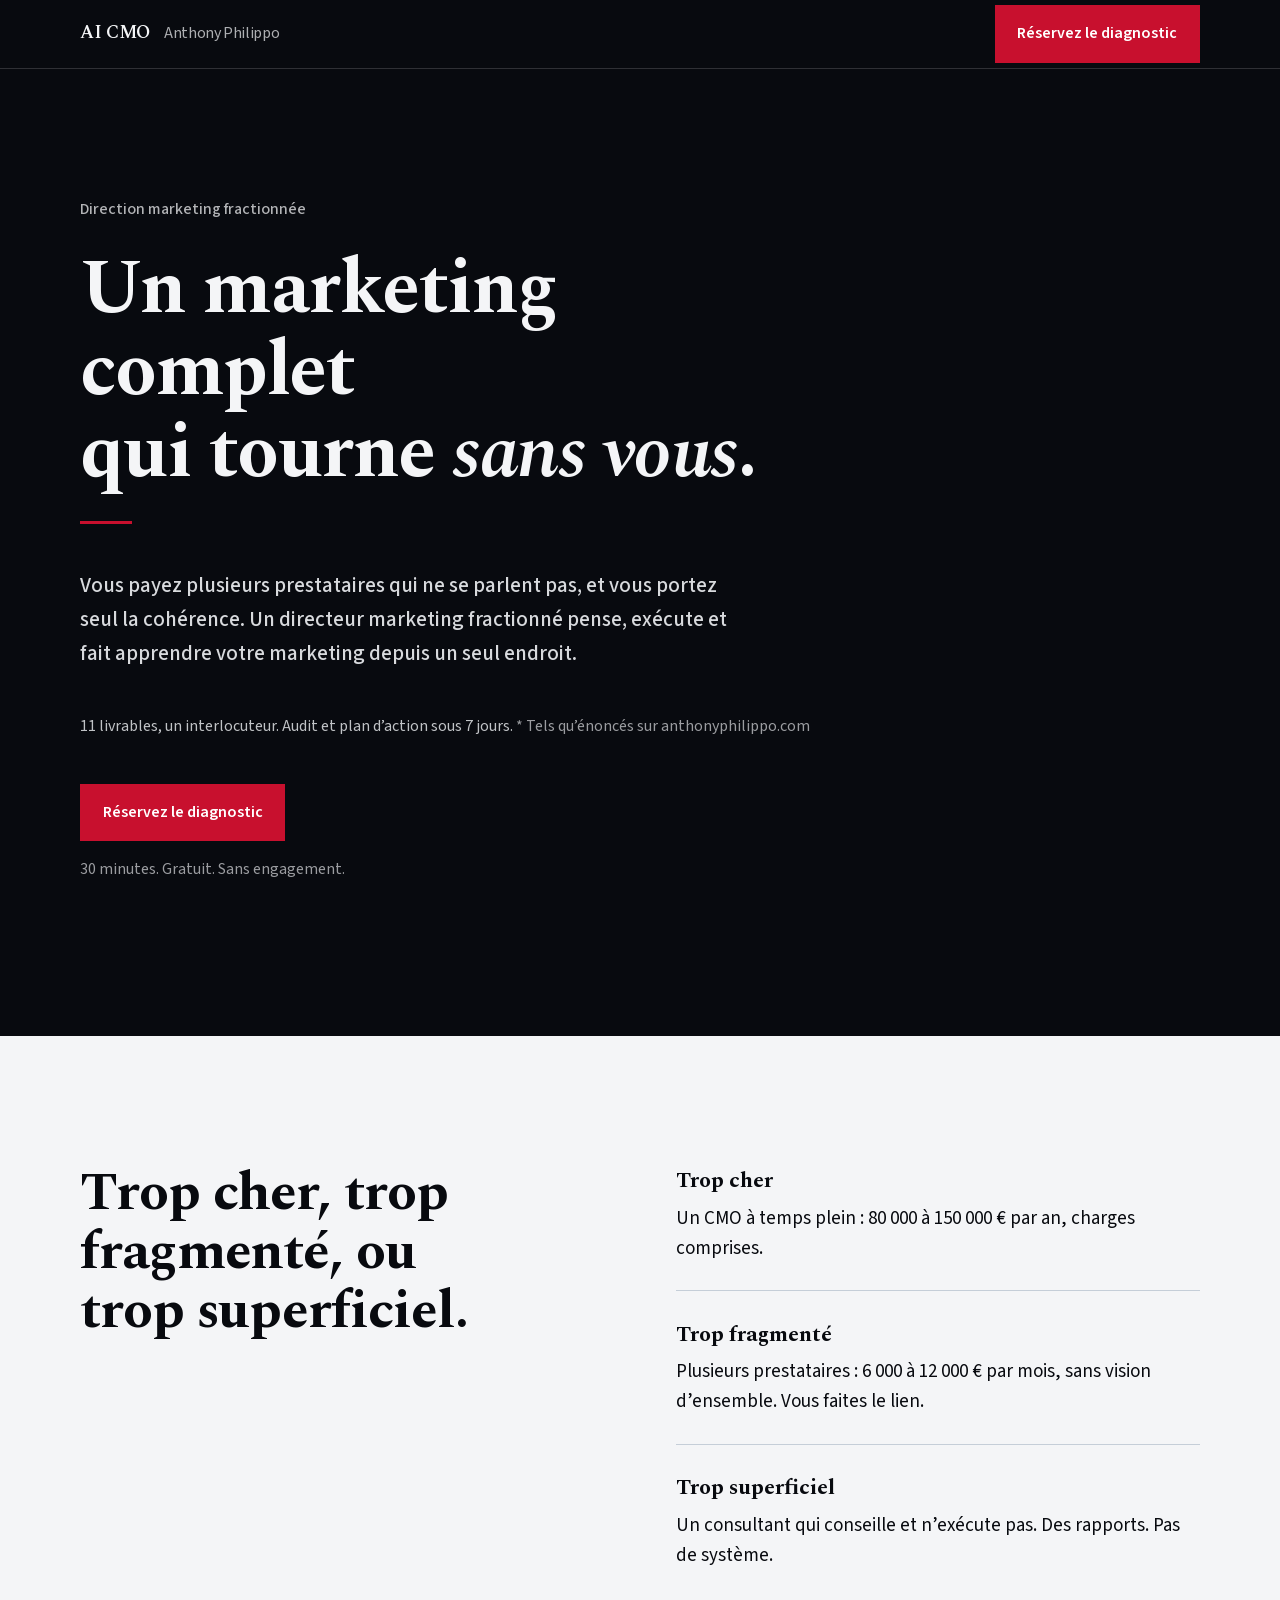
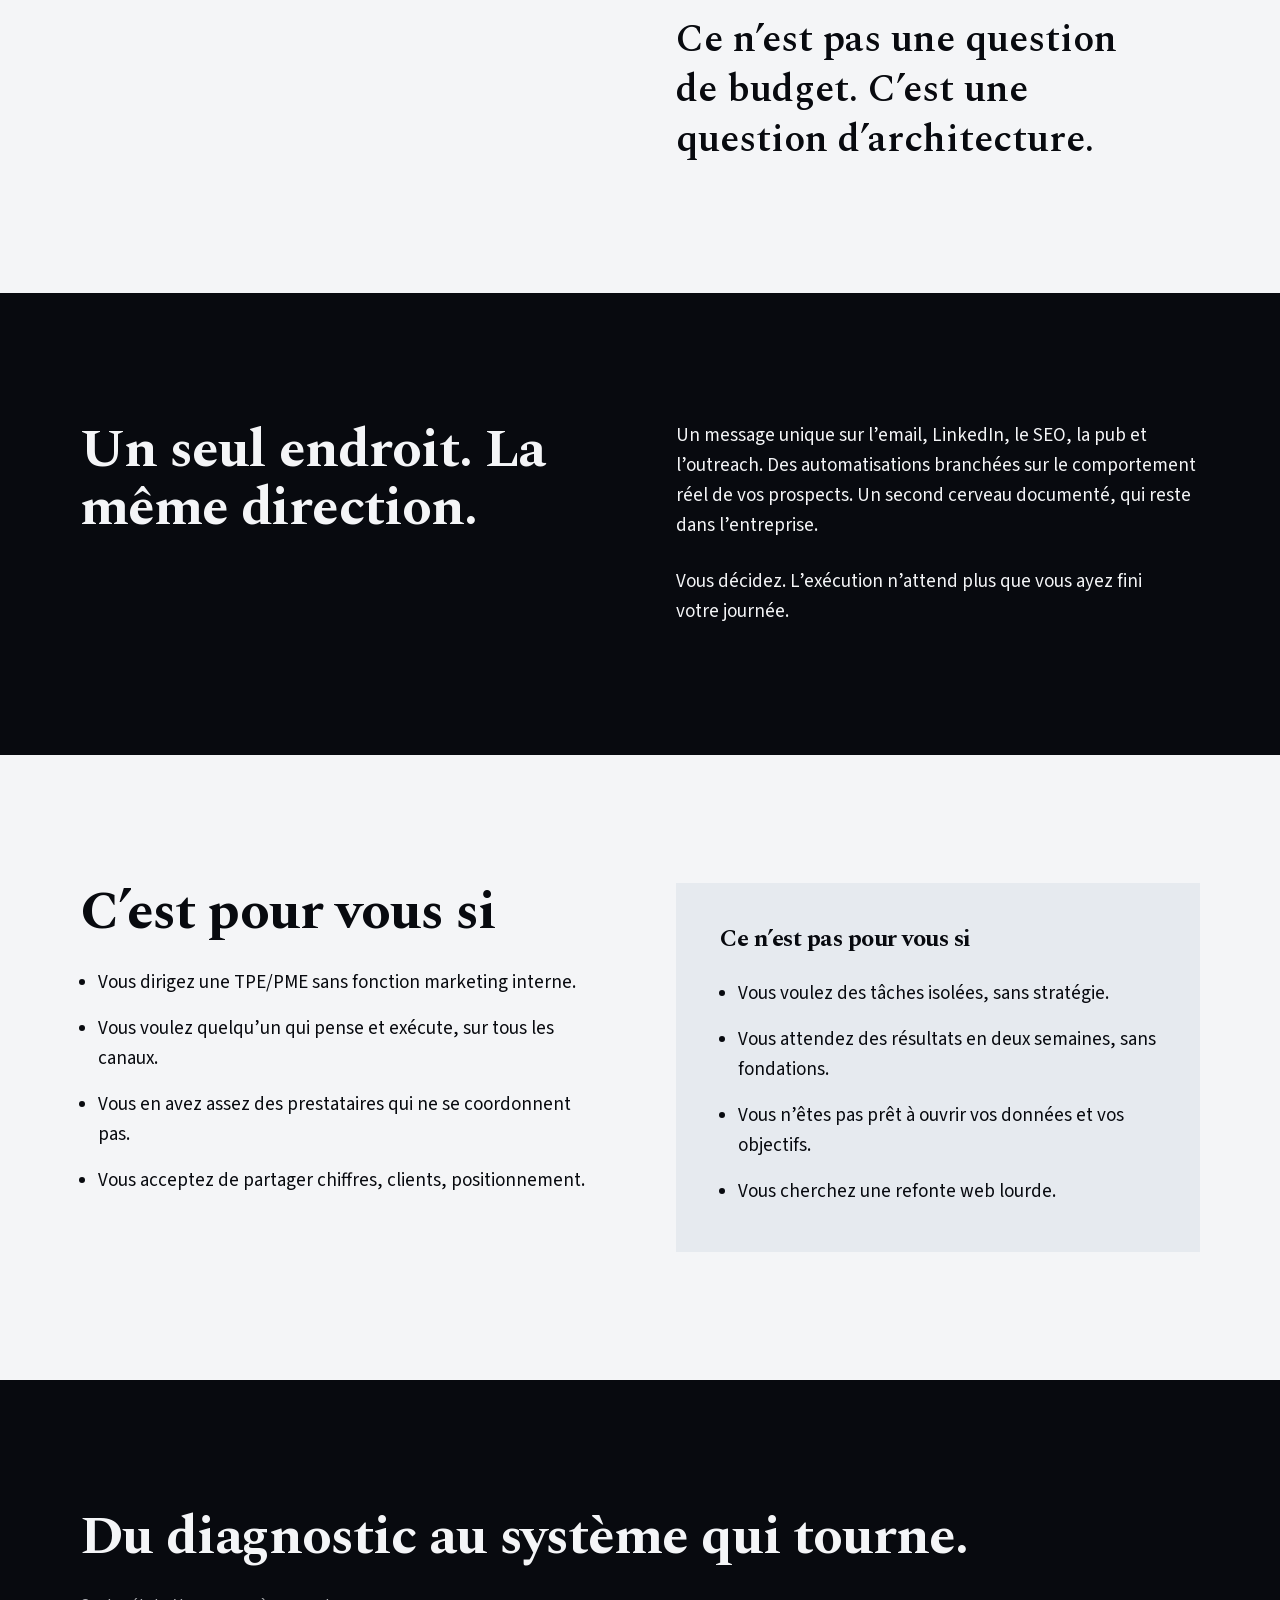
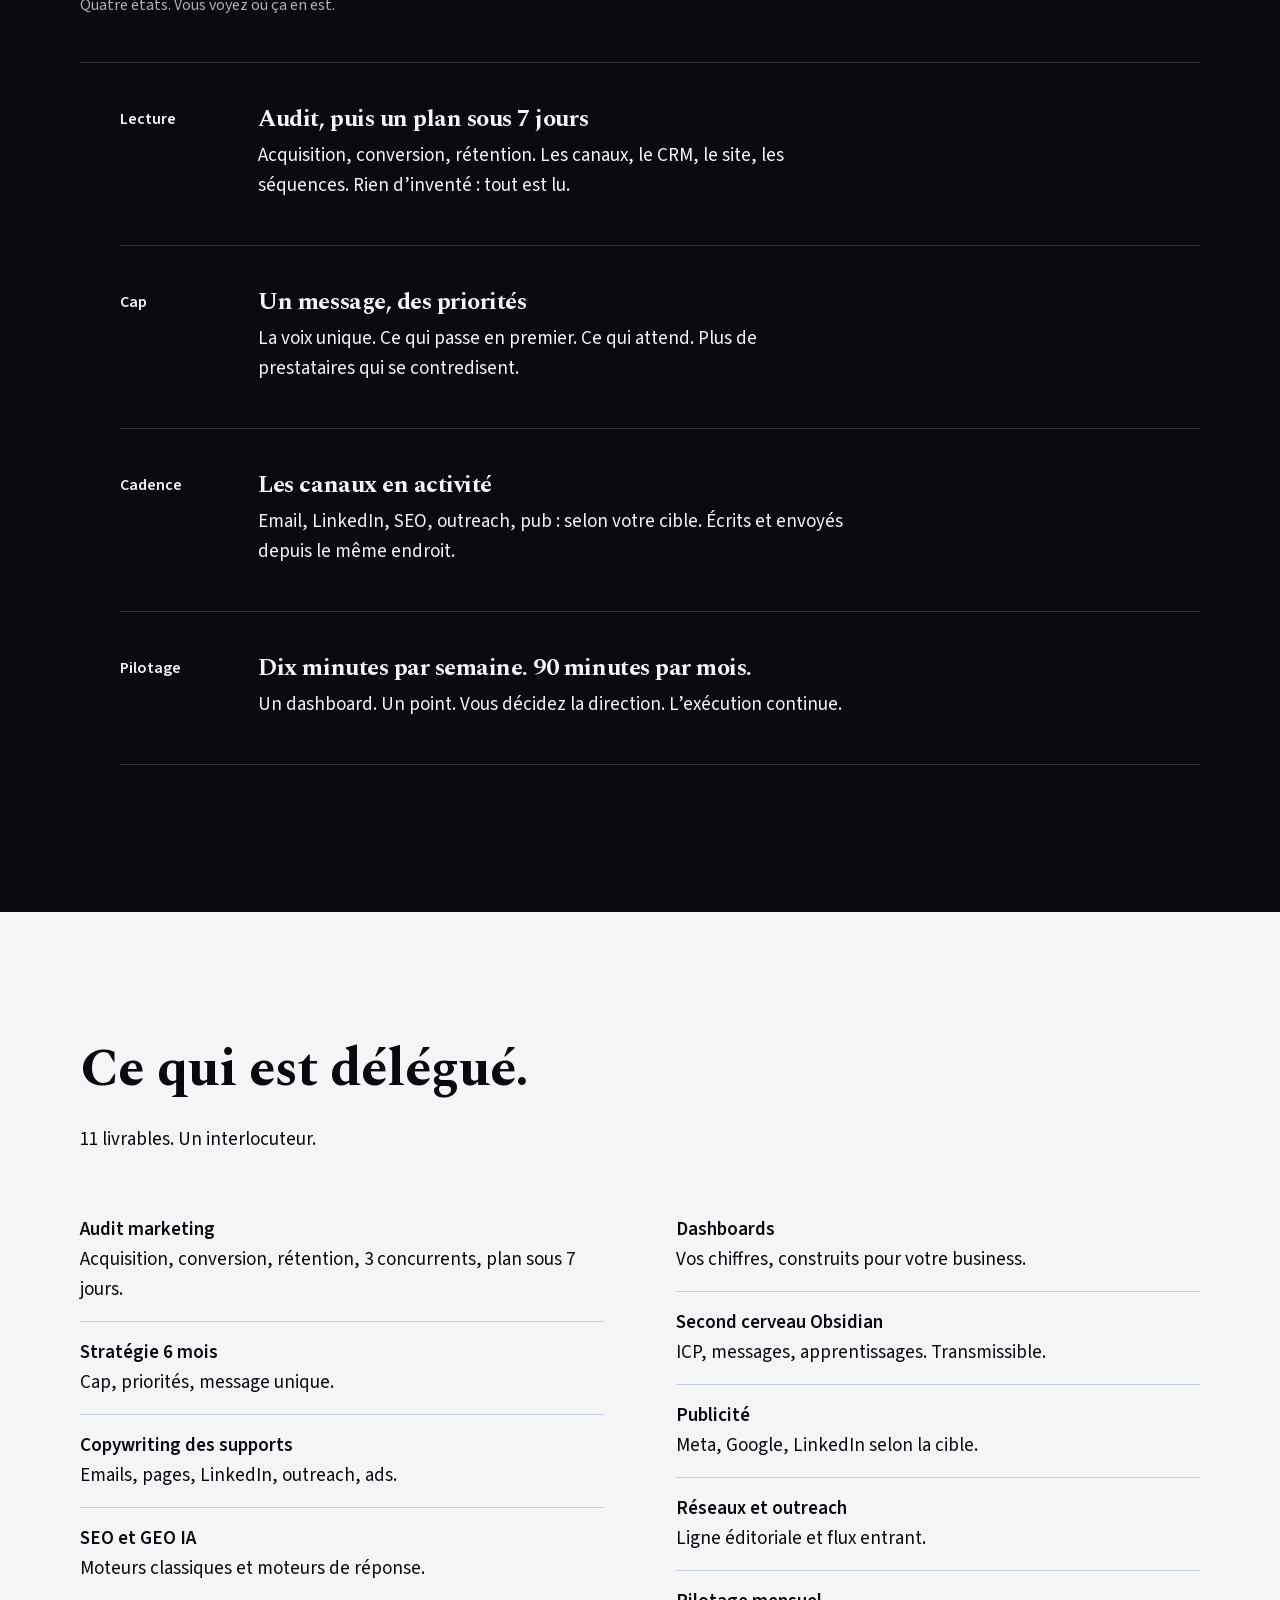
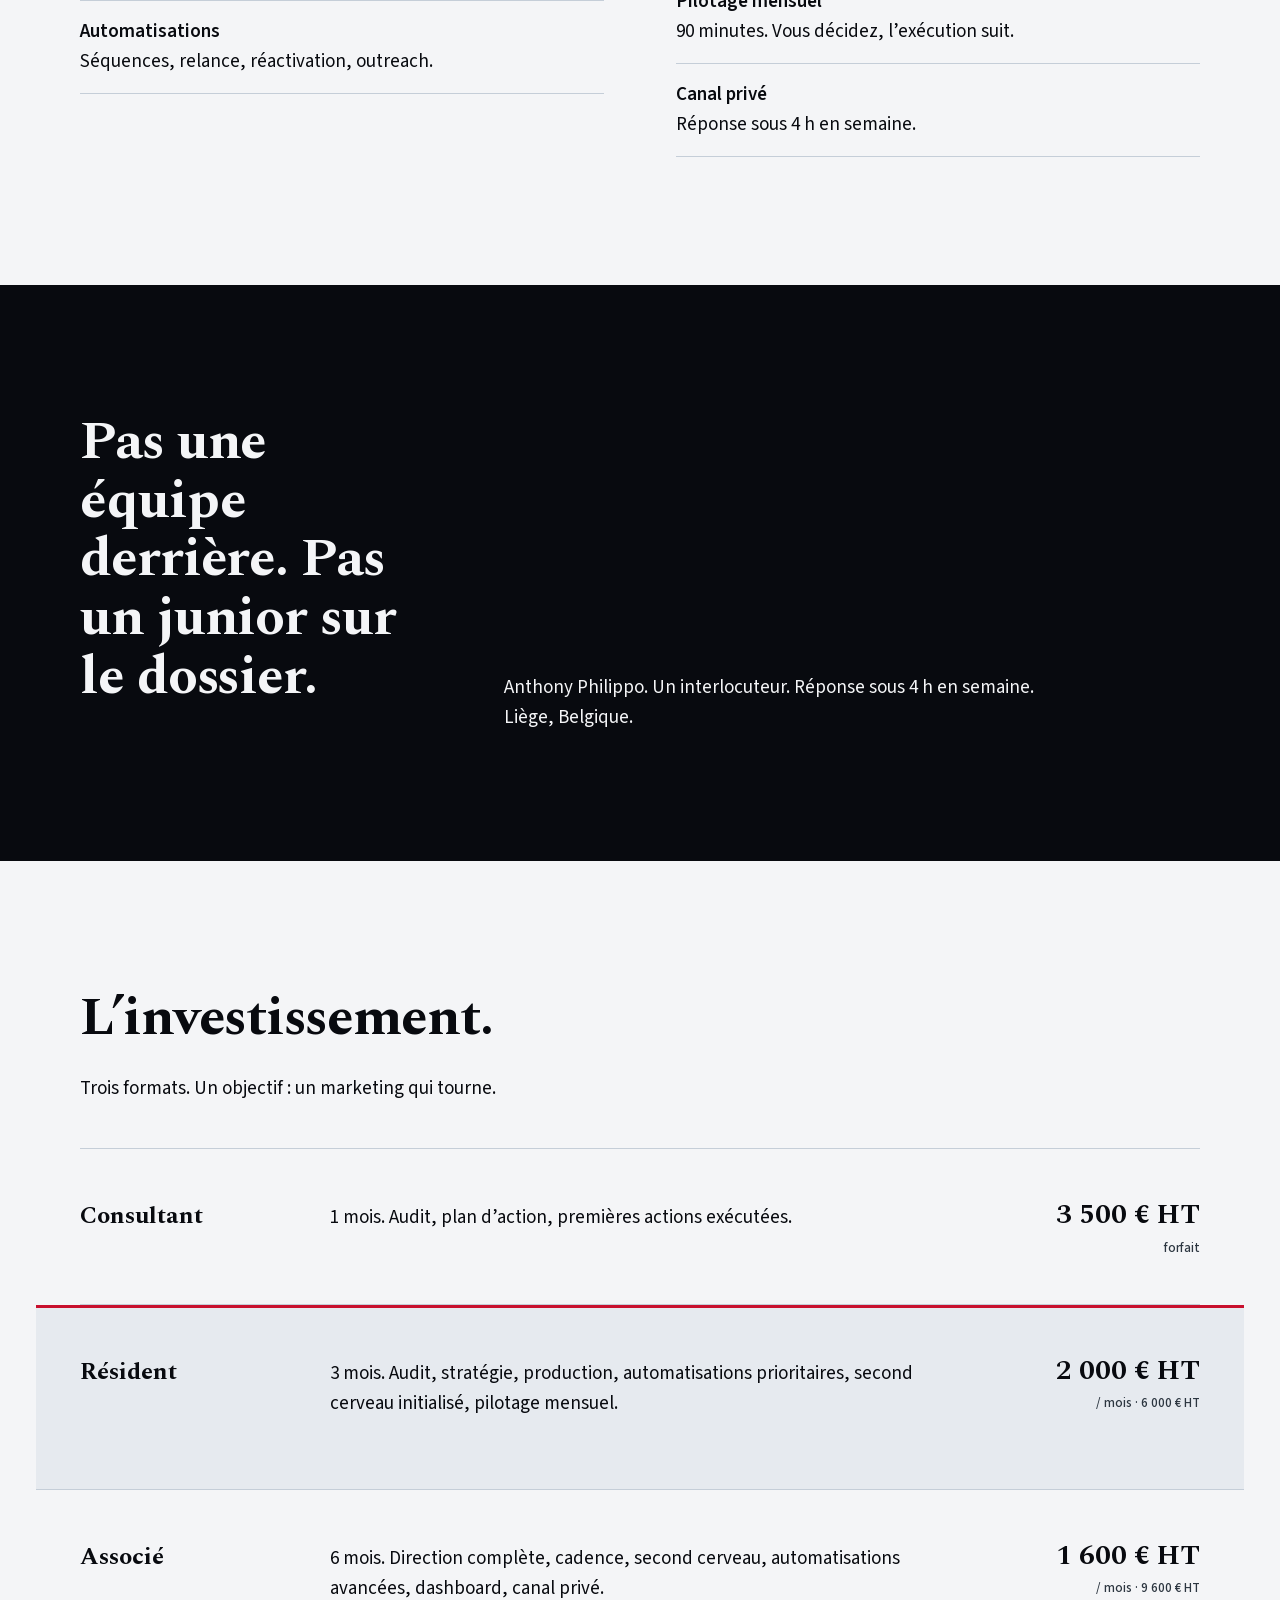
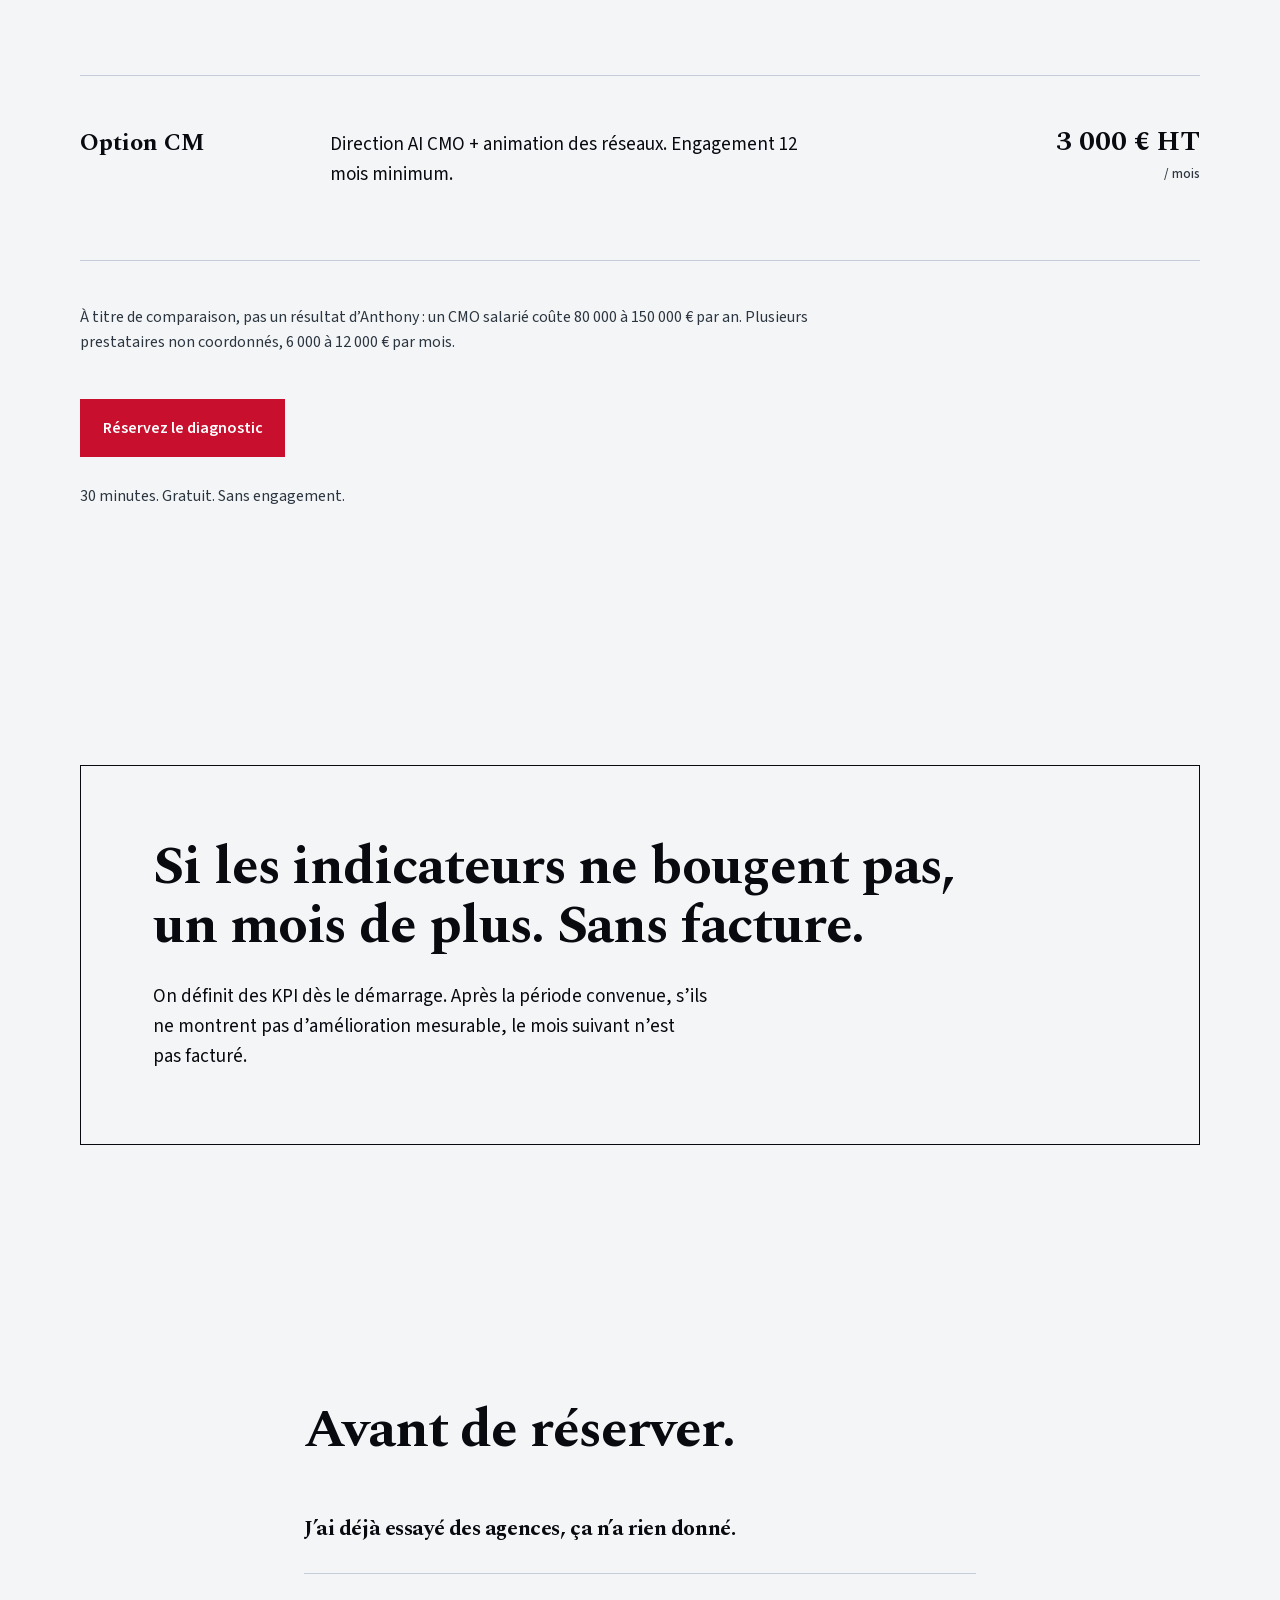
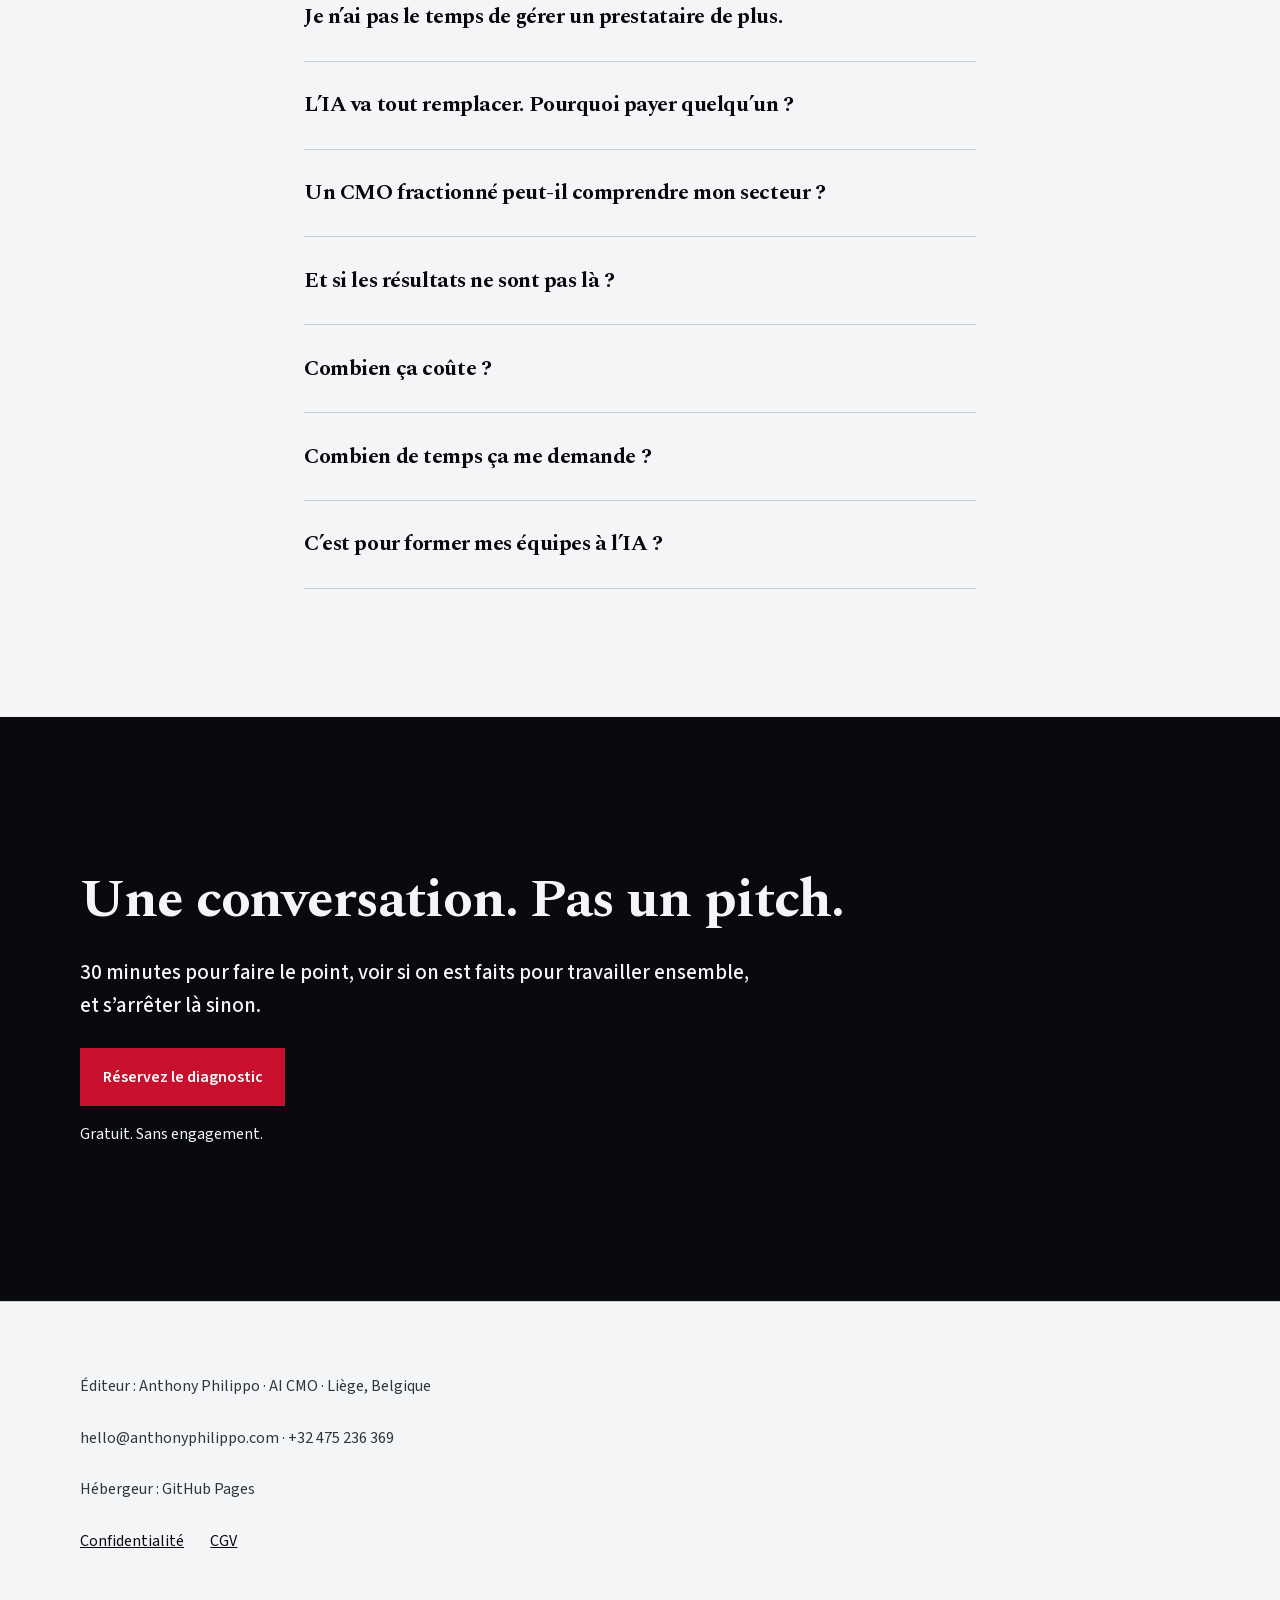
==== index.html @ 8f351e4c "Landing AI CMO (page autonome, méthode anti-ai-slop)" ====
<!DOCTYPE html>
<html lang="fr">
  <head>
    <meta charset="utf-8" />
    <meta name="viewport" content="width=device-width, initial-scale=1" />
    <title>AI CMO. Un marketing complet qui tourne sans vous</title>
    <meta
      name="description"
      content="Direction marketing fractionnée pour TPE/PME. Un interlocuteur. 11 livrables. Audit et plan sous 7 jours. Réservez un diagnostic de 30 minutes."
    />
    <meta property="og:title" content="AI CMO. Un marketing complet qui tourne sans vous" />
    <meta
      property="og:description"
      content="Un directeur marketing fractionné. 11 livrables, un interlocuteur. Diagnostic de 30 minutes."
    />
    <meta property="og:type" content="website" />
    <meta property="og:image" content="images/og.png" />
    <meta name="twitter:card" content="summary_large_image" />
    <link rel="stylesheet" href="styles.css" />
  </head>
  <body>
    <a class="skip" href="#contenu">Aller au contenu</a>

    <header class="site-header">
      <div class="wrap bar">
        <a class="brand" href="#contenu">AI CMO <span>Anthony Philippo</span></a>
        <a class="cta" href="https://calendar.app.google/4JULxeKLzWLdTbbb6">Réservez le diagnostic</a>
      </div>
    </header>

    <main id="contenu">
      <section class="hero">
        <div class="wrap">
          <p class="kicker">Direction marketing fractionnée</p>
          <h1>Un marketing complet<br />qui tourne <em>sans vous</em>.</h1>
          <hr class="hero-rule" />
          <p class="lead">
            Vous payez plusieurs prestataires qui ne se parlent pas, et vous portez seul la cohérence.
            Un directeur marketing fractionné pense, exécute et fait apprendre votre marketing depuis un seul endroit.
          </p>
          <p class="proof">
            11 livrables, un interlocuteur. Audit et plan d’action sous 7 jours.
            <span class="small">* Tels qu’énoncés sur anthonyphilippo.com</span>
          </p>
          <a class="cta" href="https://calendar.app.google/4JULxeKLzWLdTbbb6">Réservez le diagnostic</a>
          <p class="cta-note">30 minutes. Gratuit. Sans engagement.</p>
        </div>
      </section>

      <section id="probleme">
        <div class="wrap split">
          <div class="section-head">
            <h2>Trop cher, trop fragmenté, ou trop superficiel.</h2>
          </div>
          <div>
            <ul class="mirror-list">
              <li>
                <strong>Trop cher</strong>
                Un CMO à temps plein : 80 000 à 150 000 € par an, charges comprises.
              </li>
              <li>
                <strong>Trop fragmenté</strong>
                Plusieurs prestataires : 6 000 à 12 000 € par mois, sans vision d’ensemble. Vous faites le lien.
              </li>
              <li>
                <strong>Trop superficiel</strong>
                Un consultant qui conseille et n’exécute pas. Des rapports. Pas de système.
              </li>
            </ul>
            <p class="pull">Ce n’est pas une question de budget. C’est une question d’architecture.</p>
          </div>
        </div>
      </section>

      <section class="alt" id="mecanisme">
        <div class="wrap split">
          <h2>Un seul endroit. La même direction.</h2>
          <div>
            <p>
              Un message unique sur l’email, LinkedIn, le SEO, la pub et l’outreach.
              Des automatisations branchées sur le comportement réel de vos prospects.
              Un second cerveau documenté, qui reste dans l’entreprise.
            </p>
            <p>Vous décidez. L’exécution n’attend plus que vous ayez fini votre journée.</p>
          </div>
        </div>
      </section>

      <section id="filtre">
        <div class="wrap filter">
          <div>
            <h2>C’est pour vous si</h2>
            <ul>
              <li>Vous dirigez une TPE/PME sans fonction marketing interne.</li>
              <li>Vous voulez quelqu’un qui pense et exécute, sur tous les canaux.</li>
              <li>Vous en avez assez des prestataires qui ne se coordonnent pas.</li>
              <li>Vous acceptez de partager chiffres, clients, positionnement.</li>
            </ul>
          </div>
          <div class="out">
            <h3>Ce n’est pas pour vous si</h3>
            <ul>
              <li>Vous voulez des tâches isolées, sans stratégie.</li>
              <li>Vous attendez des résultats en deux semaines, sans fondations.</li>
              <li>Vous n’êtes pas prêt à ouvrir vos données et vos objectifs.</li>
              <li>Vous cherchez une refonte web lourde.</li>
            </ul>
          </div>
        </div>
      </section>

      <section class="alt" id="deroule">
        <div class="wrap">
          <div class="section-head">
            <h2>Du diagnostic au système qui tourne.</h2>
            <p class="small">Quatre états. Vous voyez où ça en est.</p>
          </div>
          <ol class="steps">
            <li class="step">
              <div class="n">Lecture</div>
              <div>
                <h3>Audit, puis un plan sous 7 jours</h3>
                <p>Acquisition, conversion, rétention. Les canaux, le CRM, le site, les séquences. Rien d’inventé : tout est lu.</p>
              </div>
            </li>
            <li class="step">
              <div class="n">Cap</div>
              <div>
                <h3>Un message, des priorités</h3>
                <p>La voix unique. Ce qui passe en premier. Ce qui attend. Plus de prestataires qui se contredisent.</p>
              </div>
            </li>
            <li class="step">
              <div class="n">Cadence</div>
              <div>
                <h3>Les canaux en activité</h3>
                <p>Email, LinkedIn, SEO, outreach, pub : selon votre cible. Écrits et envoyés depuis le même endroit.</p>
              </div>
            </li>
            <li class="step">
              <div class="n">Pilotage</div>
              <div>
                <h3>Dix minutes par semaine. 90 minutes par mois.</h3>
                <p>Un dashboard. Un point. Vous décidez la direction. L’exécution continue.</p>
              </div>
            </li>
          </ol>
        </div>
      </section>

      <section id="inclus">
        <div class="wrap">
          <div class="section-head">
            <h2>Ce qui est délégué.</h2>
            <p>11 livrables. Un interlocuteur.</p>
          </div>
          <ul class="include">
            <li><strong>Audit marketing</strong> Acquisition, conversion, rétention, 3 concurrents, plan sous 7 jours.</li>
            <li><strong>Stratégie 6 mois</strong> Cap, priorités, message unique.</li>
            <li><strong>Copywriting des supports</strong> Emails, pages, LinkedIn, outreach, ads.</li>
            <li><strong>SEO et GEO IA</strong> Moteurs classiques et moteurs de réponse.</li>
            <li><strong>Automatisations</strong> Séquences, relance, réactivation, outreach.</li>
            <li><strong>Dashboards</strong> Vos chiffres, construits pour votre business.</li>
            <li><strong>Second cerveau Obsidian</strong> ICP, messages, apprentissages. Transmissible.</li>
            <li><strong>Publicité</strong> Meta, Google, LinkedIn selon la cible.</li>
            <li><strong>Réseaux et outreach</strong> Ligne éditoriale et flux entrant.</li>
            <li><strong>Pilotage mensuel</strong> 90 minutes. Vous décidez, l’exécution suit.</li>
            <li><strong>Canal privé</strong> Réponse sous 4 h en semaine.</li>
          </ul>
        </div>
      </section>

      <section class="alt" id="qui">
        <div class="wrap who">
          <h2>Pas une équipe derrière. Pas un junior sur le dossier.</h2>
          <div>
            <p>
              Anthony Philippo. Un interlocuteur. Réponse sous 4 h en semaine.
              Liège, Belgique.
            </p>
          </div>
        </div>
      </section>

      <section id="offre">
        <div class="wrap">
          <div class="section-head">
            <h2>L’investissement.</h2>
            <p>Trois formats. Un objectif : un marketing qui tourne.</p>
          </div>
          <div class="plans">
            <article class="plan">
              <div class="name">Consultant</div>
              <p>1 mois. Audit, plan d’action, premières actions exécutées.</p>
              <div class="price">3 500 € HT<small>forfait</small></div>
            </article>
            <article class="plan featured">
              <div class="name">Résident</div>
              <p>3 mois. Audit, stratégie, production, automatisations prioritaires, second cerveau initialisé, pilotage mensuel.</p>
              <div class="price">2 000 € HT<small>/ mois · 6 000 € HT</small></div>
            </article>
            <article class="plan">
              <div class="name">Associé</div>
              <p>6 mois. Direction complète, cadence, second cerveau, automatisations avancées, dashboard, canal privé.</p>
              <div class="price">1 600 € HT<small>/ mois · 9 600 € HT</small></div>
            </article>
            <article class="plan">
              <div class="name">Option CM</div>
              <p>Direction AI CMO + animation des réseaux. Engagement 12 mois minimum.</p>
              <div class="price">3 000 € HT<small>/ mois</small></div>
            </article>
          </div>
          <p class="market">
            À titre de comparaison, pas un résultat d’Anthony : un CMO salarié coûte 80 000 à 150 000 € par an.
            Plusieurs prestataires non coordonnés, 6 000 à 12 000 € par mois.
          </p>
          <p class="cta-block">
            <a class="cta" href="https://calendar.app.google/4JULxeKLzWLdTbbb6">Réservez le diagnostic</a>
          </p>
          <p class="cta-note">30 minutes. Gratuit. Sans engagement.</p>
        </div>
      </section>

      <section id="garantie">
        <div class="wrap">
          <div class="guarantee">
            <h2>Si les indicateurs ne bougent pas, un mois de plus. Sans facture.</h2>
            <p>
              On définit des KPI dès le démarrage. Après la période convenue, s’ils ne montrent pas d’amélioration mesurable, le mois suivant n’est pas facturé.
            </p>
          </div>
        </div>
      </section>

      <section id="faq">
        <div class="wrap-narrow faq">
          <h2>Avant de réserver.</h2>
          <details>
            <summary>J’ai déjà essayé des agences, ça n’a rien donné.</summary>
            <p>Elles exécutent par canal. Ici, stratégie et exécution partent du même endroit, avec les mêmes données.</p>
          </details>
          <details>
            <summary>Je n’ai pas le temps de gérer un prestataire de plus.</summary>
            <p>Un interlocuteur. Pas de briefs répétés. Un point de 90 minutes par mois.</p>
          </details>
          <details>
            <summary>L’IA va tout remplacer. Pourquoi payer quelqu’un ?</summary>
            <p>Non. L’IA sans architecture produit du contenu que personne ne lit. La direction reste humaine. L’IA accélère l’exécution.</p>
          </details>
          <details>
            <summary>Un CMO fractionné peut-il comprendre mon secteur ?</summary>
            <p>Oui, s’il lit votre entreprise. L’audit de la première semaine sert à ça. Vous enseignez votre métier. Rien n’est perdu : ça va dans le second cerveau.</p>
          </details>
          <details>
            <summary>Et si les résultats ne sont pas là ?</summary>
            <p>Un mois de plus, sans facture. Des KPI dès le jour 1. S’ils ne bougent pas, le mois suivant n’est pas facturé.</p>
          </details>
          <details>
            <summary>Combien ça coûte ?</summary>
            <p>3 500 € HT pour un mois. 2 000 € HT par mois sur 3 mois. 1 600 € HT par mois sur 6 mois.</p>
          </details>
          <details>
            <summary>Combien de temps ça me demande ?</summary>
            <p>90 minutes par mois, une fois lancé. Au départ : partager la réalité de l’entreprise.</p>
          </details>
          <details>
            <summary>C’est pour former mes équipes à l’IA ?</summary>
            <p>Non. Cette page vend la direction marketing. Formation et implantation IA : une autre page.</p>
          </details>
        </div>
      </section>

      <section class="alt relance" id="decision">
        <div class="wrap">
          <h2>Une conversation. Pas un pitch.</h2>
          <p class="lead">
            30 minutes pour faire le point, voir si on est faits pour travailler ensemble, et s’arrêter là sinon.
          </p>
          <a class="cta" href="https://calendar.app.google/4JULxeKLzWLdTbbb6">Réservez le diagnostic</a>
          <p class="cta-note">Gratuit. Sans engagement.</p>
        </div>
      </section>
    </main>

    <footer class="site-footer">
      <div class="wrap">
        <p>Éditeur : Anthony Philippo · AI CMO · Liège, Belgique</p>
        <p>hello@anthonyphilippo.com · +32 475 236 369</p>
        <p>Hébergeur : GitHub Pages</p>
        <nav>
          <a href="https://anthonyphilippo.com/politique-de-confidentialite-2/">Confidentialité</a>
          <a href="https://anthonyphilippo.com/conditions-generales-de-vente-cgv/">CGV</a>
        </nav>
      </div>
    </footer>
  </body>
</html>
---- styles.css ----
@import url("tokens.css");

*,
*::before,
*::after {
  box-sizing: border-box;
}

html {
  scroll-behavior: smooth;
}

@media (prefers-reduced-motion: reduce) {
  html {
    scroll-behavior: auto;
  }
  *,
  *::before,
  *::after {
    animation: none !important;
    transition: none !important;
  }
}

body {
  margin: 0;
  overflow-x: clip;
  font-family: var(--font-body);
  font-size: var(--text-md);
  font-weight: 400;
  line-height: var(--leading-body);
  color: var(--ink);
  background: var(--paper);
  text-rendering: optimizeLegibility;
  -webkit-font-smoothing: antialiased;
}

img {
  max-width: 100%;
  height: auto;
}

a {
  color: inherit;
}

.skip {
  position: absolute;
  left: var(--gutter);
  top: 0;
  z-index: var(--z-skip);
  padding: var(--space-2) var(--space-3);
  background: var(--accent);
  color: var(--accent-ink);
  transform: translateY(-120%);
}
.skip:focus {
  transform: none;
}

.wrap {
  width: min(var(--measure-wide), calc(100% - 2 * var(--gutter)));
  margin-inline: auto;
  max-width: 100%;
}

.wrap-narrow {
  width: min(var(--measure), calc(100% - 2 * var(--gutter)));
  margin-inline: auto;
}

h1,
h2,
h3 {
  font-family: var(--font-display);
  font-weight: 700;
  line-height: var(--leading-tight);
  letter-spacing: -0.02em;
  margin: 0 0 var(--space-3);
  overflow-wrap: break-word;
}

h1 {
  font-size: var(--text-3xl);
  max-width: 100%;
}
h2 {
  font-size: var(--text-2xl);
}
h3 {
  font-size: var(--text-xl);
}

p {
  margin: 0 0 var(--space-3);
  text-wrap: pretty;
  max-width: 65ch;
}

p:last-child {
  margin-bottom: 0;
}

.lead {
  font-size: var(--text-lg);
  font-weight: 500;
  max-width: 42rem;
}

.small {
  font-size: var(--text-sm);
  color: var(--muted);
}

.site-header {
  position: sticky;
  top: 0;
  z-index: var(--z-header);
  background: var(--ink);
  color: var(--paper);
  border-bottom: var(--rule) solid var(--line-on-ink);
}

.site-header .bar {
  display: flex;
  align-items: center;
  justify-content: space-between;
  gap: var(--space-2);
  min-height: 4.25rem;
  flex-wrap: nowrap;
}

.brand {
  font-family: var(--font-display);
  font-weight: 600;
  font-size: 1.15rem;
  letter-spacing: -0.02em;
  text-decoration: none;
  white-space: nowrap;
}
.brand span {
  font-family: var(--font-body);
  font-weight: 400;
  font-size: var(--text-sm);
  opacity: 0.7;
  margin-left: 0.6rem;
}

.cta {
  display: inline-flex;
  align-items: center;
  justify-content: center;
  gap: 0.4rem;
  background: var(--accent);
  color: var(--accent-ink);
  text-decoration: none;
  font-weight: 600;
  font-size: var(--text-sm);
  padding: 0.95rem 1.35rem;
  border-radius: var(--radius);
  border: var(--rule) solid transparent;
  white-space: nowrap;
  flex: none;
  transition: background var(--t) var(--ease);
}
.cta:hover {
  background: var(--accent-hover);
}
.cta:focus-visible {
  outline: 2px solid var(--paper);
  outline-offset: 3px;
}
.cta-ghost {
  background: transparent;
  color: var(--paper);
  border-color: var(--line-on-ink);
}
.cta-ghost:hover {
  background: rgba(245, 247, 250, 0.08);
}
.cta-on-paper.cta-ghost {
  color: var(--ink);
  border-color: var(--ink);
}
.cta-on-paper.cta-ghost:hover {
  background: var(--paper-2);
}

.cta-note {
  margin-top: var(--space-2);
  font-size: var(--text-sm);
  color: var(--muted);
}

.hero {
  background: var(--ink);
  color: var(--paper);
  padding: var(--space-6) 0 var(--space-7);
}

.hero .lead {
  line-height: 1.62;
}

.hero .kicker {
  font-size: var(--text-sm);
  font-weight: 500;
  margin-bottom: var(--space-3);
  color: var(--paper);
  opacity: 0.72;
}

.hero h1 {
  max-width: 100%;
  color: var(--paper);
}

.hero h1 em {
  font-style: italic;
  font-weight: 600;
  color: var(--paper);
}

.hero-rule {
  width: var(--stamp-width);
  height: var(--stamp);
  background: var(--accent);
  margin: var(--space-3) 0 0;
  border: 0;
}

.hero .lead {
  color: rgba(245, 247, 250, 0.88);
  margin: var(--space-4) 0;
}

.hero .proof {
  font-size: var(--text-sm);
  color: rgba(245, 247, 250, 0.78);
  margin-bottom: var(--space-4);
  max-width: 46rem;
}

.hero .small {
  color: rgba(245, 247, 250, 0.62);
}

.hero .cta-note {
  color: rgba(245, 247, 250, 0.62);
}

section {
  padding: var(--space-6) 0;
}

section.alt {
  background: var(--ink);
  color: var(--paper);
}

section.alt h2,
section.alt p,
section.alt li {
  color: var(--paper);
}

section.alt .muted,
section.alt .small {
  color: rgba(245, 247, 250, 0.7);
}

.section-head {
  margin-bottom: var(--space-4);
}

.split {
  display: grid;
  grid-template-columns: 1fr 1fr;
  gap: var(--space-5);
  align-items: start;
}

.mirror-list {
  list-style: none;
  margin: 0;
  padding: 0;
  display: flex;
  flex-direction: column;
  gap: var(--space-3);
}

.mirror-list li {
  padding-bottom: var(--space-3);
  border-bottom: var(--rule) solid var(--line);
}
.mirror-list li:last-child {
  border-bottom: 0;
  padding-bottom: 0;
}
.mirror-list strong {
  display: block;
  font-family: var(--font-display);
  font-size: 1.35rem;
  font-weight: 700;
  margin-bottom: 0.35rem;
}

.pull {
  font-family: var(--font-display);
  font-size: var(--text-xl);
  font-weight: 600;
  line-height: 1.3;
  max-width: 28rem;
  margin: var(--space-4) 0 0;
}

.filter {
  display: grid;
  grid-template-columns: 1fr 1fr;
  gap: var(--space-5);
}

.filter h3 {
  font-size: 1.5rem;
  margin-bottom: var(--space-3);
}

.filter ul {
  margin: 0;
  padding-left: 1.1rem;
}

.filter li + li {
  margin-top: var(--space-2);
}

.filter .out {
  background: var(--paper-2);
  padding: var(--space-4);
}

.steps {
  display: flex;
  flex-direction: column;
  gap: 0;
  border-top: var(--rule) solid var(--line-on-ink);
}

.step {
  display: grid;
  grid-template-columns: 7rem 1fr;
  gap: var(--space-3);
  padding: var(--space-4) 0;
  border-bottom: var(--rule) solid var(--line-on-ink);
}

.step .n {
  font-weight: 600;
  font-size: var(--text-sm);
}

.step h3 {
  font-size: 1.5rem;
  margin-bottom: var(--space-1);
}

.include {
  columns: 2;
  column-gap: var(--space-5);
  margin: 0;
  padding: 0;
  list-style: none;
}

.include li {
  break-inside: avoid;
  padding: var(--space-2) 0;
  border-bottom: var(--rule) solid var(--line);
}

.include strong {
  display: block;
  font-weight: 600;
}

.who {
  display: grid;
  grid-template-columns: minmax(0, 22rem) 1fr;
  gap: var(--space-5);
  align-items: end;
}

.who .meta {
  font-size: var(--text-sm);
  color: var(--muted);
}

.plans {
  display: flex;
  flex-direction: column;
  border-top: var(--rule) solid var(--line);
}

.plan {
  display: grid;
  grid-template-columns: minmax(9rem, 14rem) 1fr auto;
  gap: var(--space-3);
  align-items: baseline;
  padding: var(--space-4) 0;
  border-bottom: var(--rule) solid var(--line);
}

.plan.featured {
  background: var(--paper-2);
  margin-inline: calc(-1 * var(--gutter));
  padding-inline: var(--gutter);
  box-shadow: inset 0 var(--stamp) 0 var(--accent);
}

.plan .name {
  font-family: var(--font-display);
  font-size: 1.5rem;
  font-weight: 700;
}

.plan .price {
  font-family: var(--font-display);
  font-size: 1.75rem;
  font-weight: 700;
  text-align: right;
  white-space: nowrap;
}

.plan .price small {
  display: block;
  font-family: var(--font-body);
  font-size: var(--text-xs);
  font-weight: 500;
  color: var(--muted);
}

.market {
  margin-top: var(--space-4);
  font-size: var(--text-sm);
  color: var(--muted);
  max-width: 50rem;
}

.cta-block {
  margin-top: var(--space-4);
}

.guarantee {
  border: var(--rule) solid var(--ink);
  padding: var(--space-5);
}

.faq details {
  border-bottom: var(--rule) solid var(--line);
  padding: var(--space-3) 0;
}

.faq summary {
  cursor: pointer;
  font-family: var(--font-display);
  font-size: 1.35rem;
  font-weight: 700;
  letter-spacing: -0.02em;
  list-style: none;
  transition: color var(--t) var(--ease);
}
.faq summary:hover {
  color: var(--accent);
}
.faq summary::-webkit-details-marker {
  display: none;
}
.faq details p {
  margin-top: var(--space-2);
}

.relance {
  padding: var(--space-7) 0;
}

.site-footer {
  padding: var(--space-5) 0;
  border-top: var(--rule) solid var(--line);
  font-size: var(--text-sm);
  color: var(--muted);
}

.site-footer nav {
  display: flex;
  flex-wrap: wrap;
  gap: var(--space-2) var(--space-3);
  margin-top: var(--space-2);
}

.site-footer a {
  color: var(--ink);
}

@media (min-width: 821px) {
  h1,
  h2,
  h3 {
    text-wrap: balance;
  }
  .hero h1 {
    max-width: 16ch;
  }
}

@media (max-width: 820px) {
  .split,
  .filter,
  .who,
  .plan {
    grid-template-columns: 1fr;
  }
  .include {
    columns: 1;
  }
  .plan .price {
    text-align: left;
  }
  .step {
    grid-template-columns: 1fr;
    gap: var(--space-1);
  }
  .brand span {
    display: none;
  }
}

@media (max-width: 560px) {
  .site-header .bar {
    flex-direction: column;
    align-items: stretch;
    min-height: 0;
    padding-block: var(--space-2);
    gap: var(--space-2);
  }
  .site-header .cta {
    width: 100%;
    justify-content: center;
    padding: 0.7rem 0.9rem;
    font-size: 0.8125rem;
  }
  .cta {
    padding: 0.7rem 0.9rem;
    font-size: 0.8125rem;
    white-space: normal;
  }
  section,
  .hero,
  .relance {
    padding-top: var(--space-5);
    padding-bottom: var(--space-5);
  }
  .hero {
    padding-top: var(--space-5);
    padding-bottom: var(--space-6);
  }
}
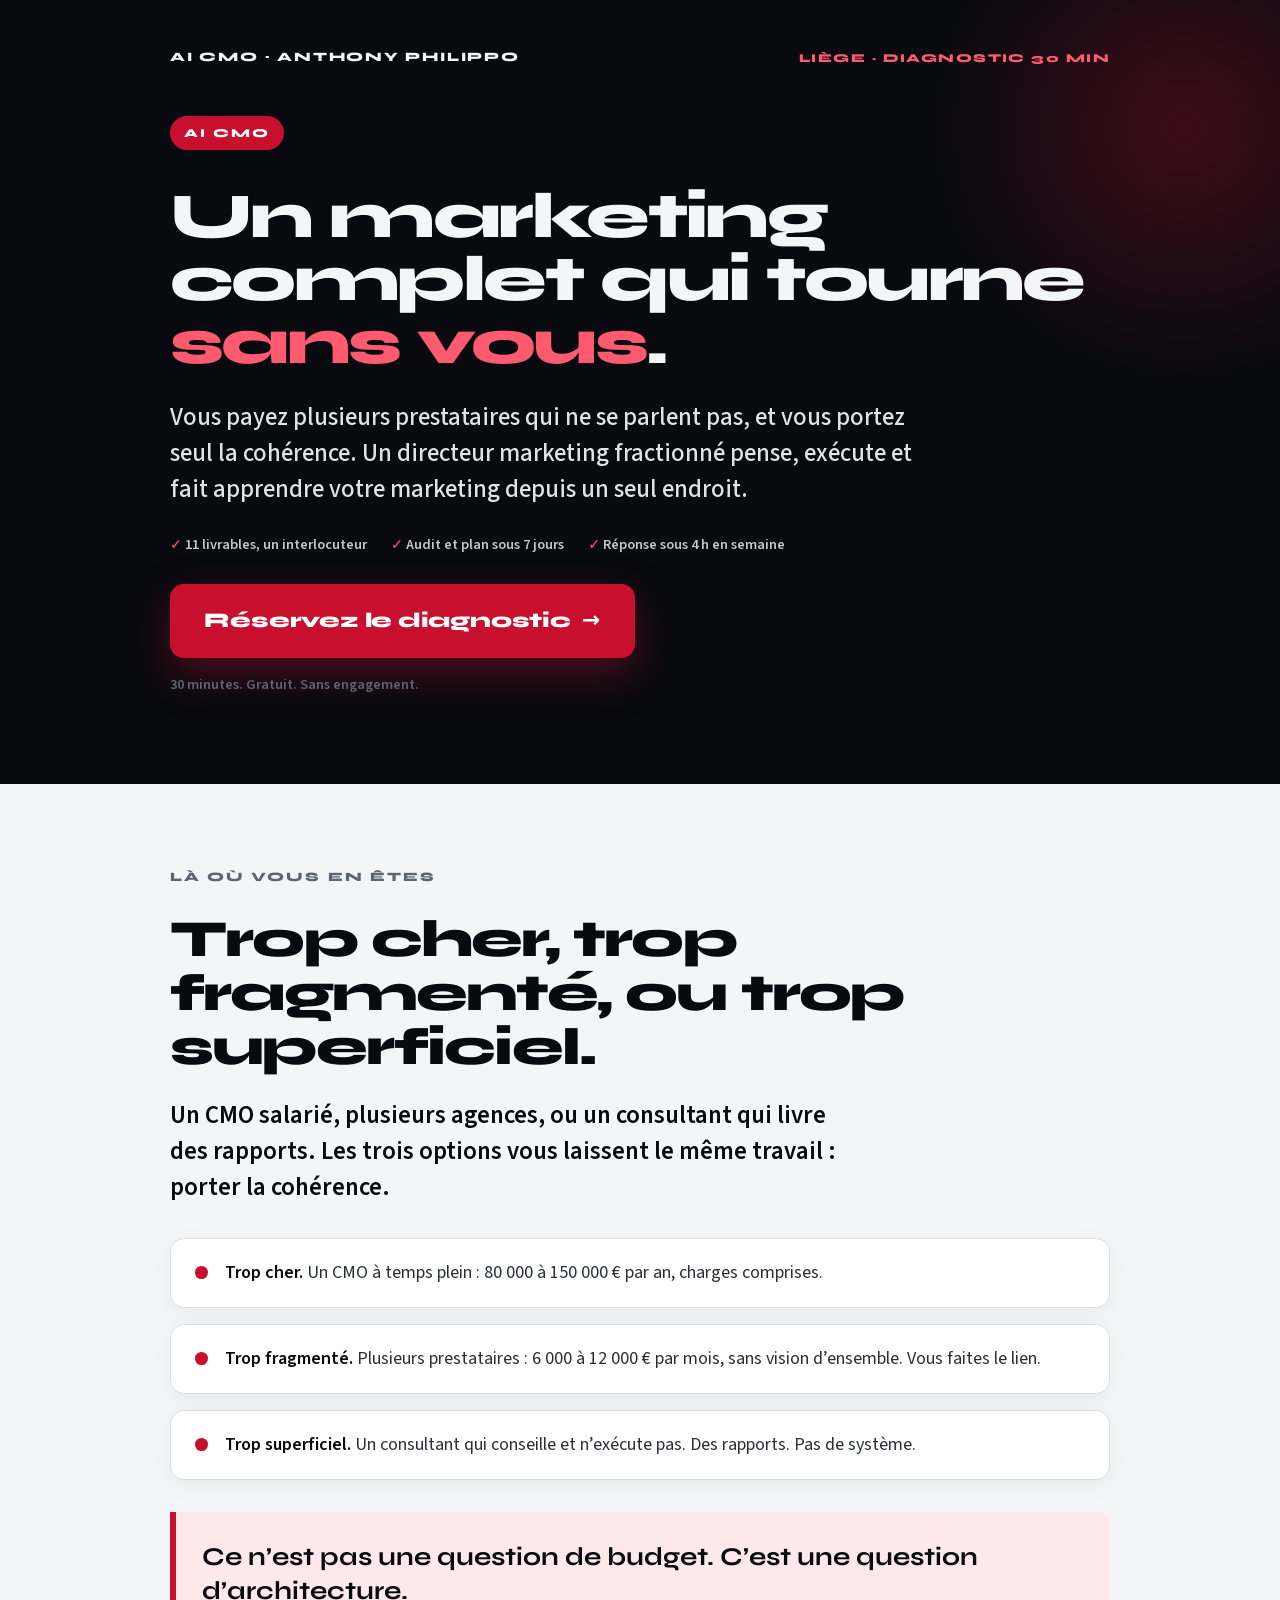
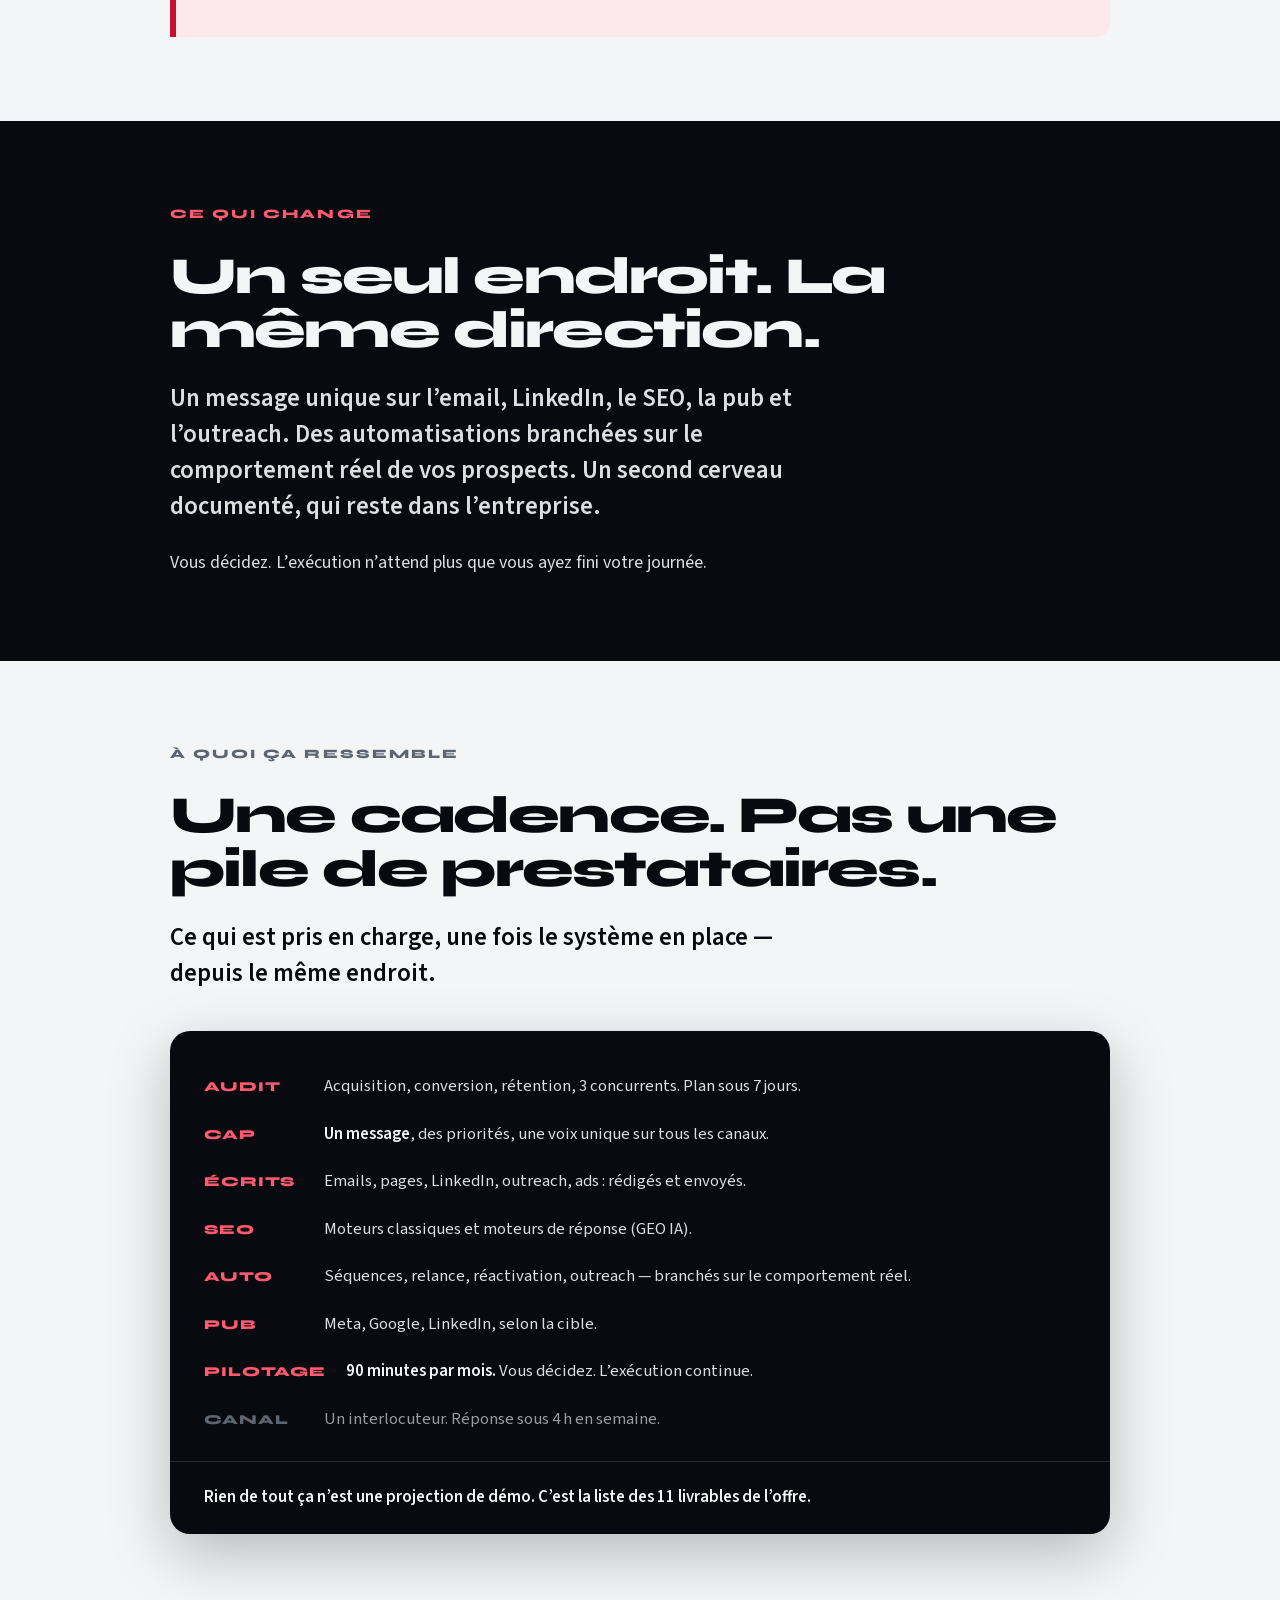
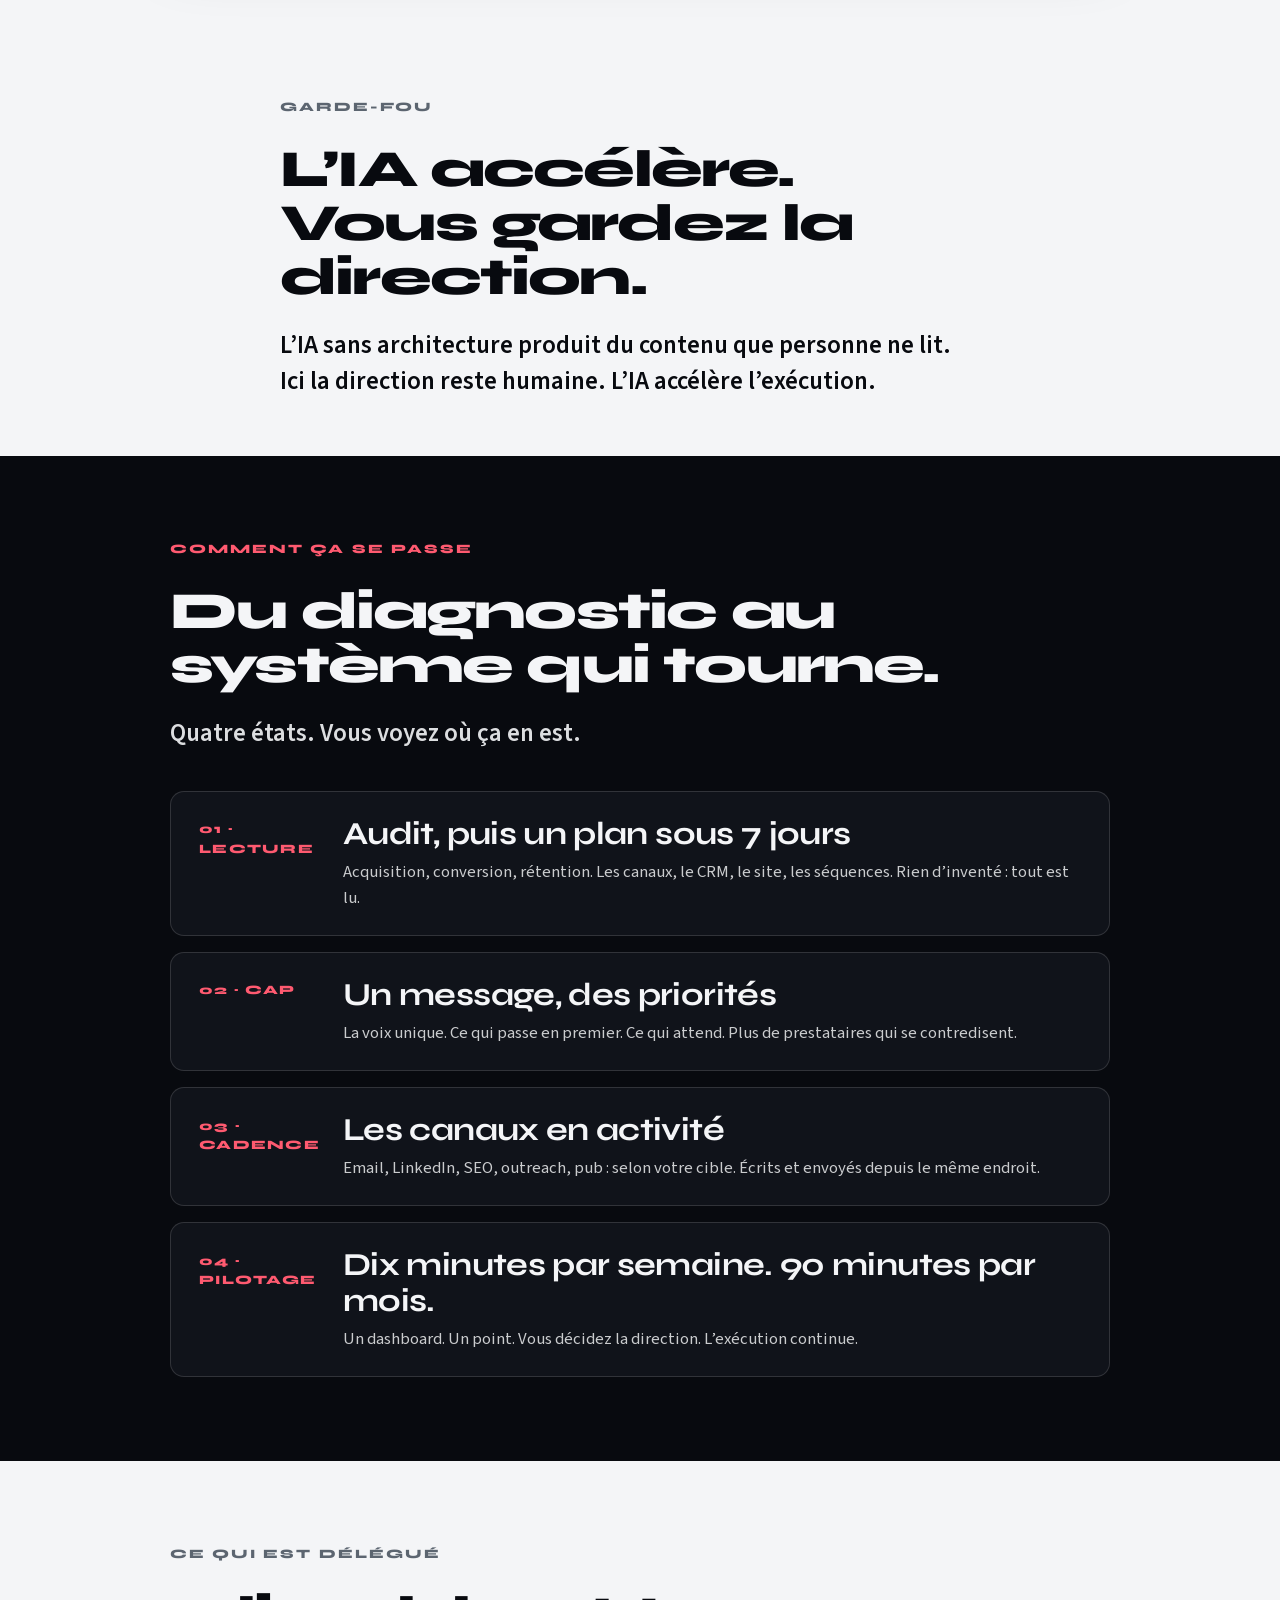
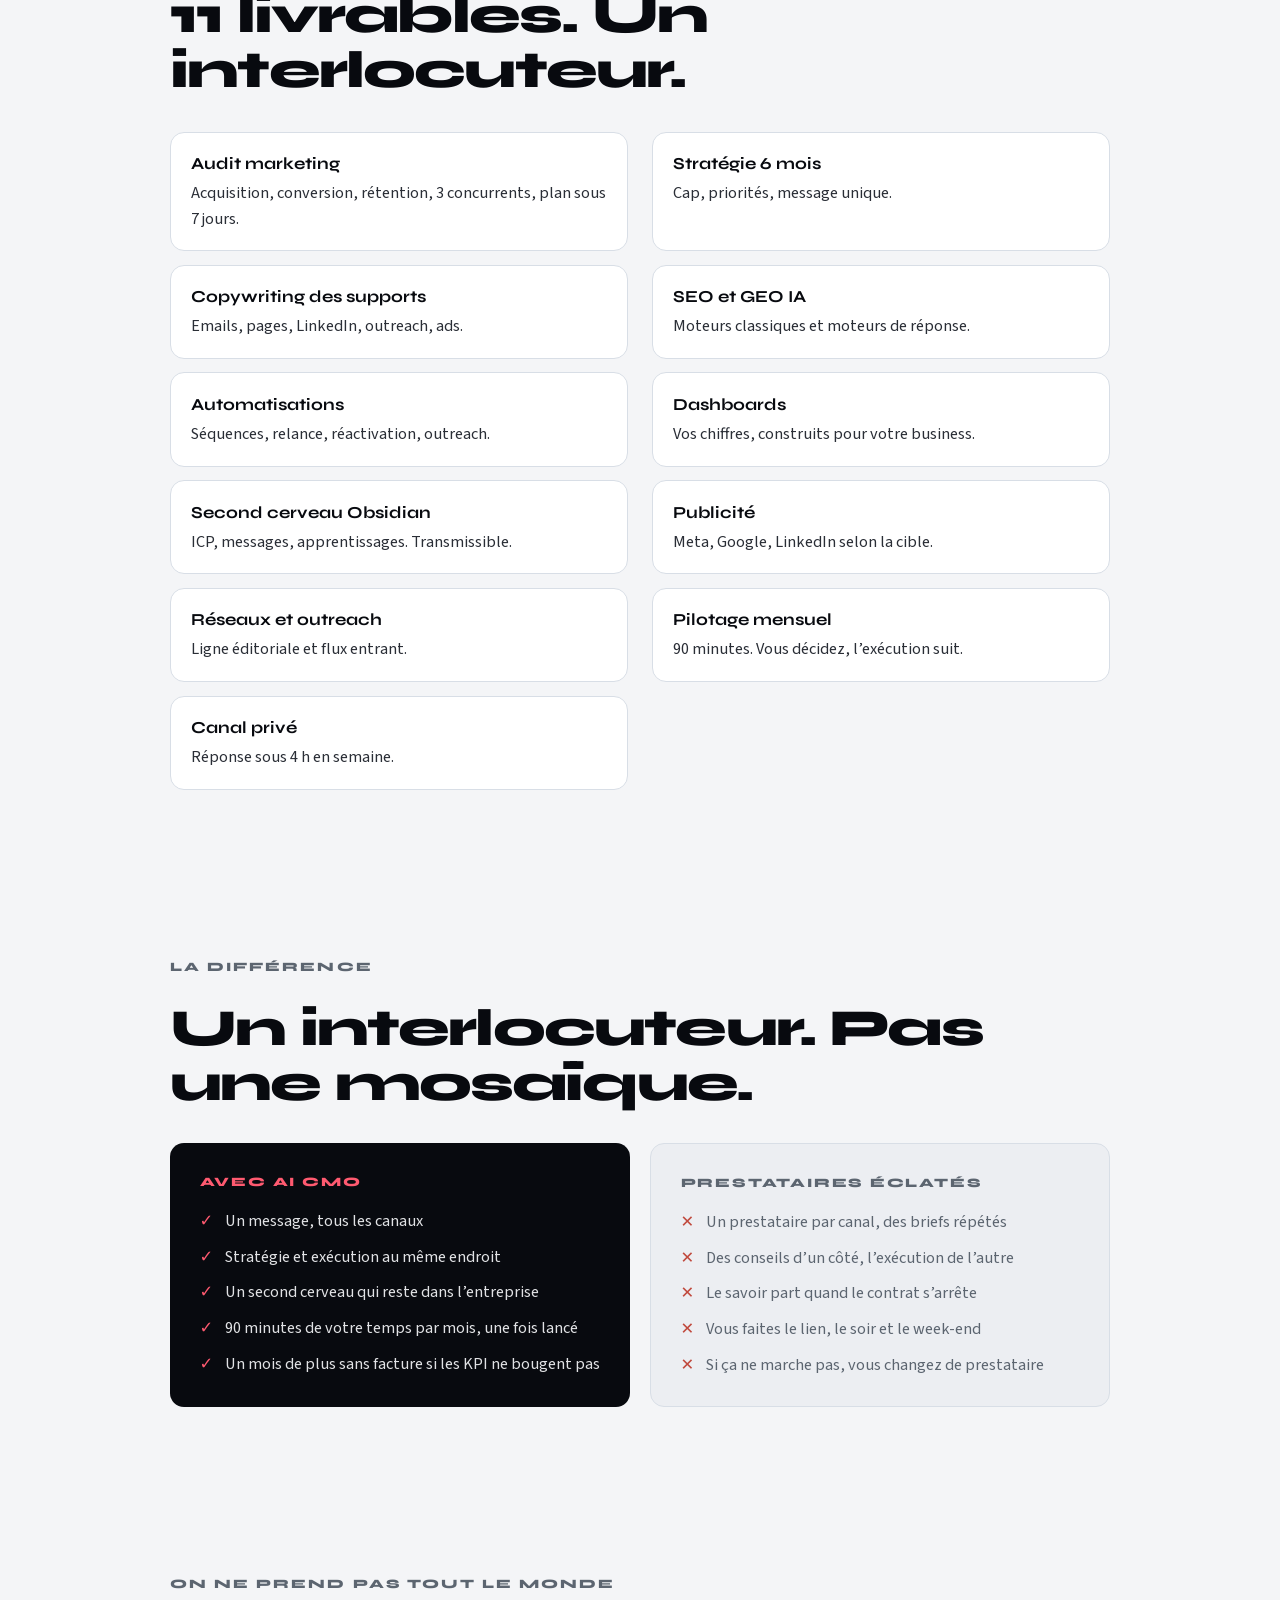
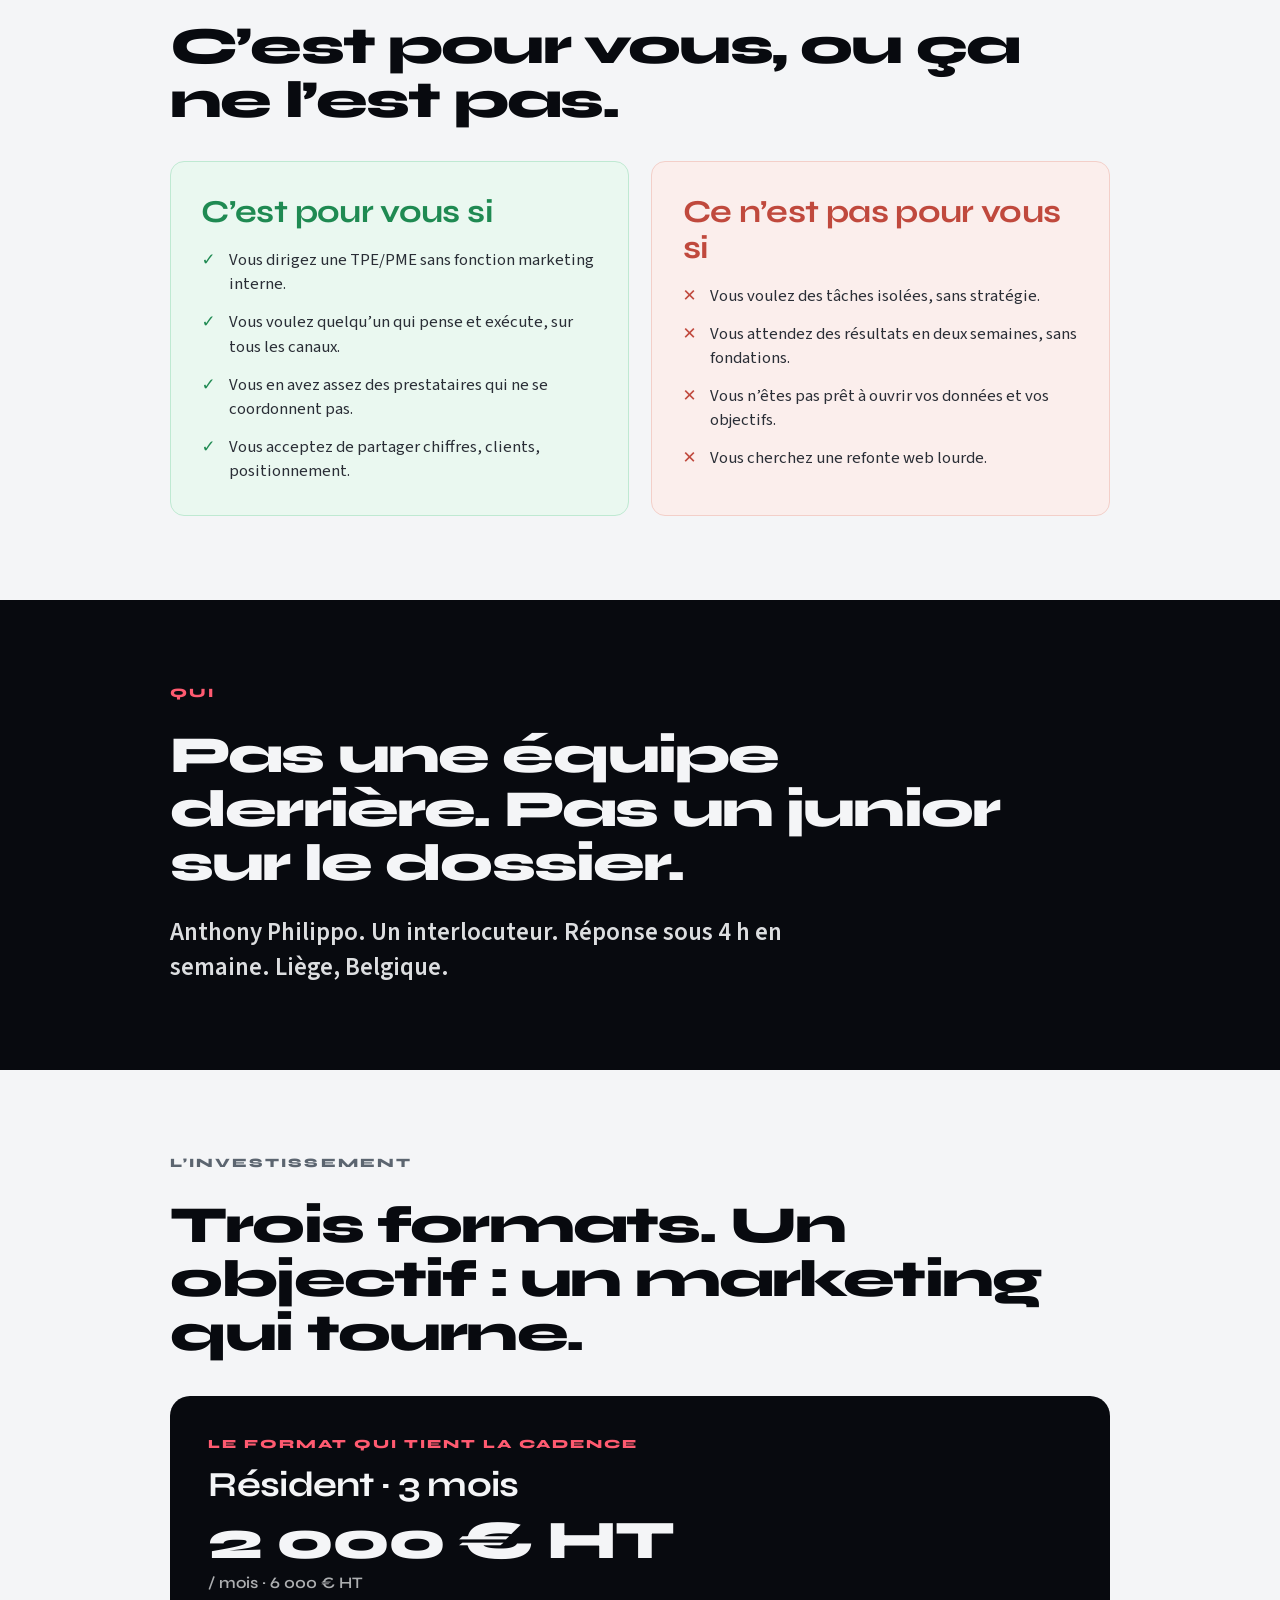
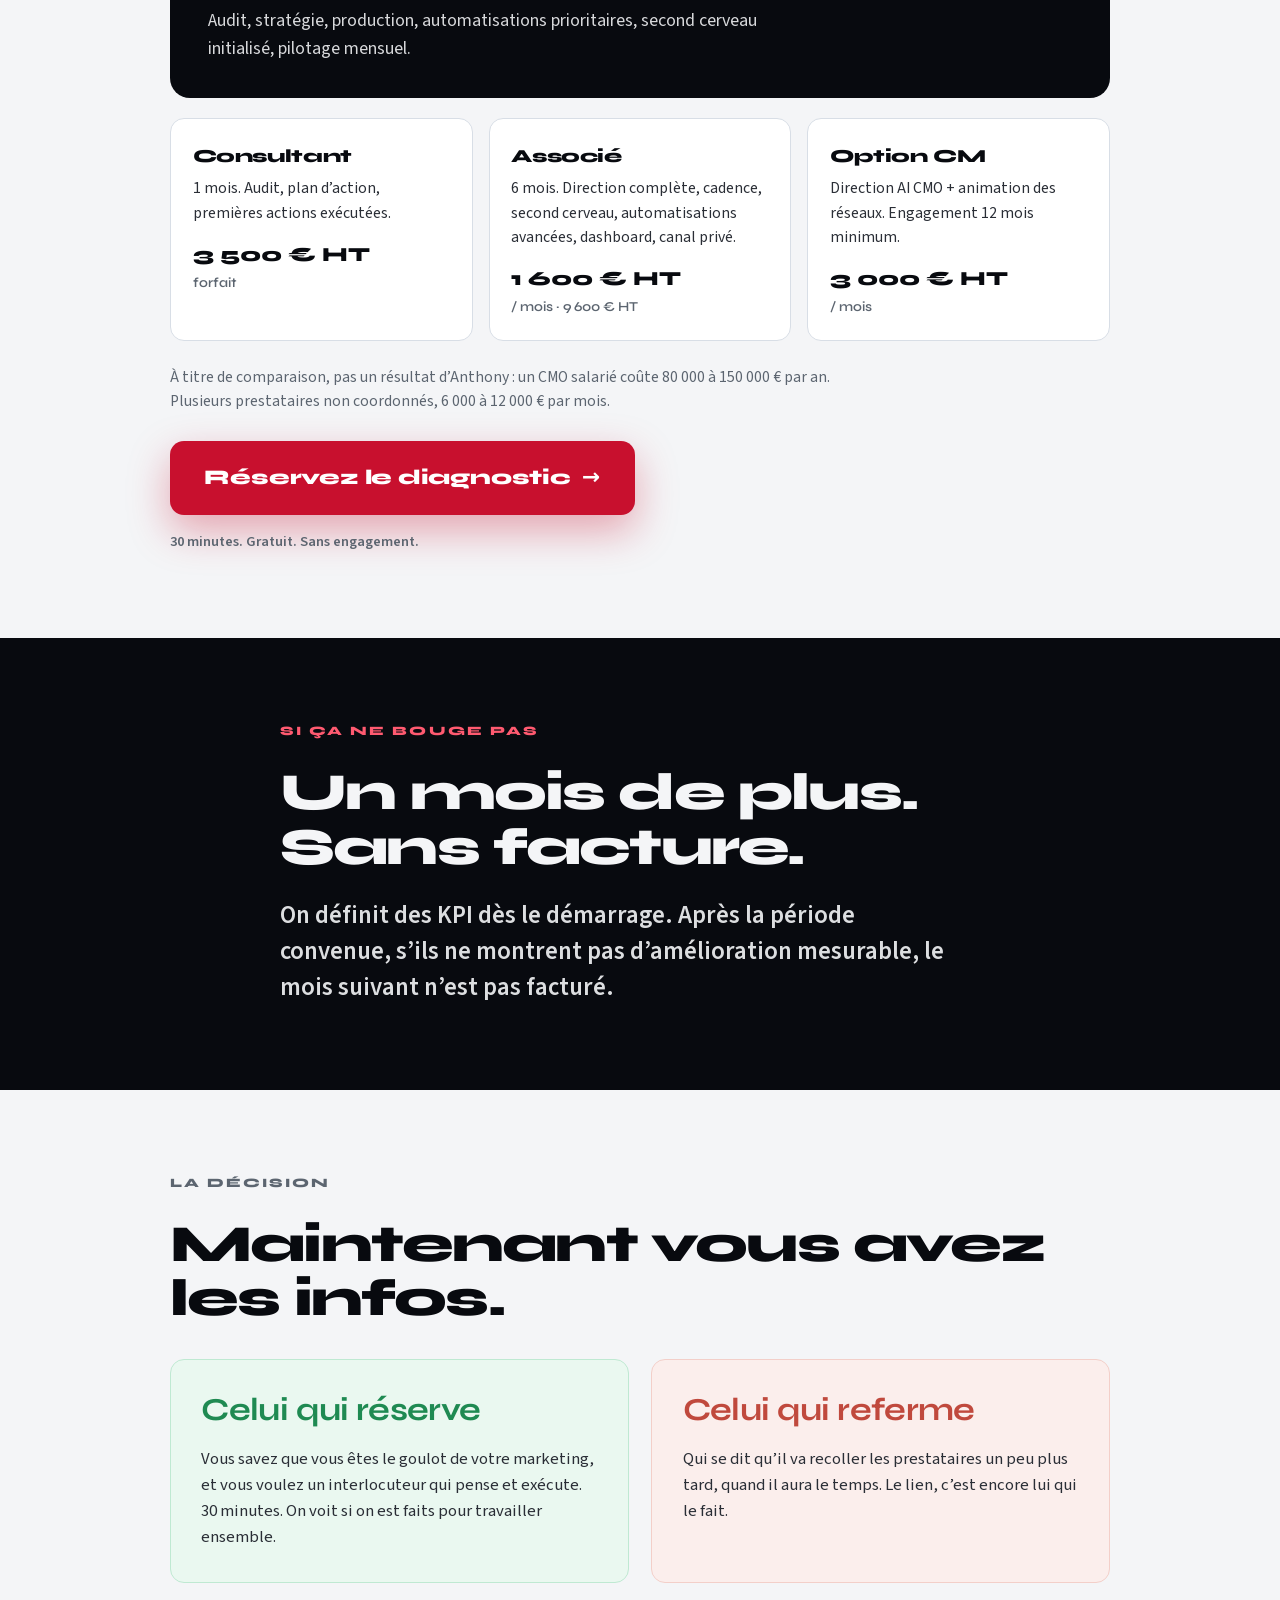
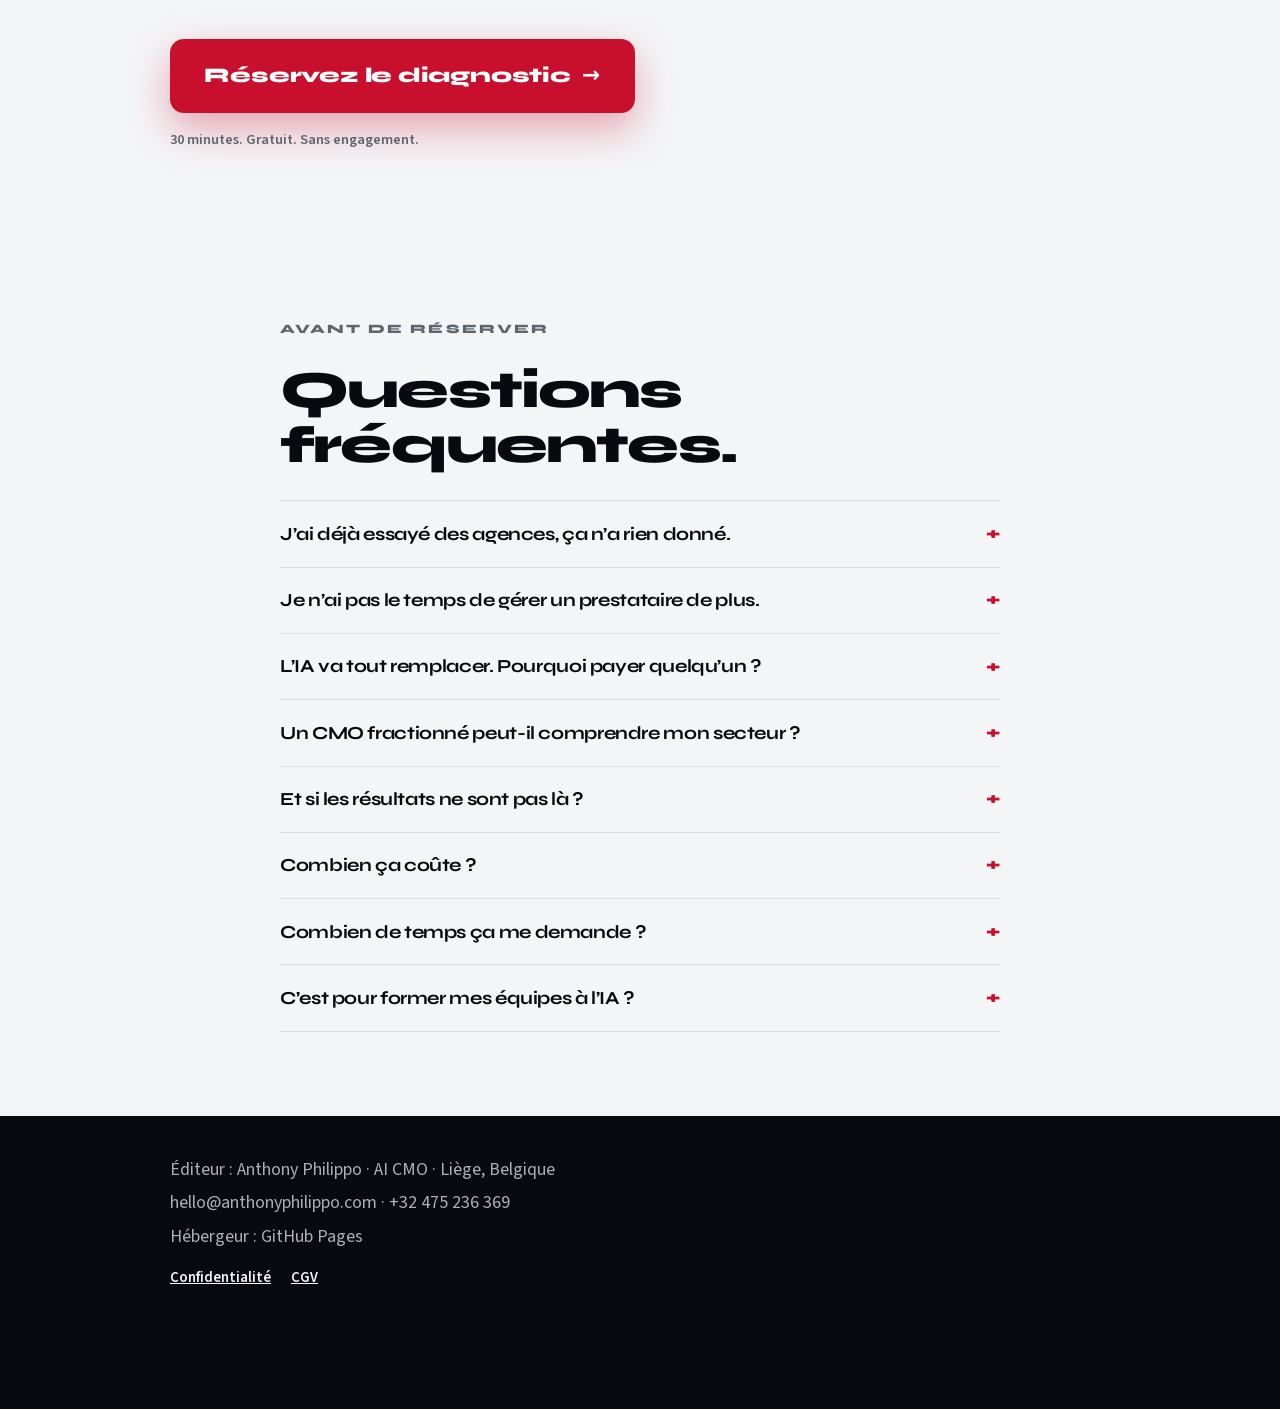
==== commit 11b64f8f: "Refaire la page au métier de sprint.pation.io Hero noir dense, CTA rouge, bandeau mobile, log, pour " ====
--- a/index.html
+++ b/index.html
@@ -14,132 +14,152 @@
       content="Un directeur marketing fractionné. 11 livrables, un interlocuteur. Diagnostic de 30 minutes."
     />
     <meta property="og:type" content="website" />
-    <meta property="og:image" content="images/og.png" />
+    <meta property="og:url" content="https://anthonyphilippo.github.io/ai-cmo/" />
+    <meta property="og:image" content="https://anthonyphilippo.github.io/ai-cmo/images/og.png" />
+    <link rel="canonical" href="https://anthonyphilippo.github.io/ai-cmo/" />
     <meta name="twitter:card" content="summary_large_image" />
     <link rel="stylesheet" href="styles.css" />
   </head>
   <body>
     <a class="skip" href="#contenu">Aller au contenu</a>
 
-    <header class="site-header">
-      <div class="wrap bar">
-        <a class="brand" href="#contenu">AI CMO <span>Anthony Philippo</span></a>
-        <a class="cta" href="https://calendar.app.google/4JULxeKLzWLdTbbb6">Réservez le diagnostic</a>
+    <section class="hero">
+      <div class="hero-top">
+        <span class="brand">AI CMO · Anthony Philippo</span>
+        <span class="meta">Liège · Diagnostic 30 min</span>
       </div>
-    </header>
-
-    <main id="contenu">
-      <section class="hero">
-        <div class="wrap">
-          <p class="kicker">Direction marketing fractionnée</p>
-          <h1>Un marketing complet<br />qui tourne <em>sans vous</em>.</h1>
-          <hr class="hero-rule" />
+      <div class="wrap hero-inner" id="contenu">
+        <p class="kicker">AI CMO</p>
+        <h1>Un marketing complet qui tourne<br /><span class="hl">sans vous</span>.</h1>
+        <p class="sub">
+          Vous payez plusieurs prestataires qui ne se parlent pas, et vous portez seul la cohérence.
+          Un directeur marketing fractionné pense, exécute et fait apprendre votre marketing depuis un seul endroit.
+        </p>
+        <p class="proofline">
+          <span>11 livrables, un interlocuteur</span>
+          <span>Audit et plan sous 7 jours</span>
+          <span>Réponse sous 4 h en semaine</span>
+        </p>
+        <a class="cta" href="https://calendar.app.google/4JULxeKLzWLdTbbb6"
+          >Réservez le diagnostic <span class="arrow">→</span></a
+        >
+        <p class="cta-sub">30 minutes. Gratuit. Sans engagement.</p>
+      </div>
+    </section>
+
+    <main>
+      <section id="probleme">
+        <div class="wrap">
+          <p class="eyebrow">Là où vous en êtes</p>
+          <h2>Trop cher, trop fragmenté, ou trop superficiel.</h2>
           <p class="lead">
-            Vous payez plusieurs prestataires qui ne se parlent pas, et vous portez seul la cohérence.
-            Un directeur marketing fractionné pense, exécute et fait apprendre votre marketing depuis un seul endroit.
-          </p>
-          <p class="proof">
-            11 livrables, un interlocuteur. Audit et plan d’action sous 7 jours.
-            <span class="small">* Tels qu’énoncés sur anthonyphilippo.com</span>
-          </p>
-          <a class="cta" href="https://calendar.app.google/4JULxeKLzWLdTbbb6">Réservez le diagnostic</a>
-          <p class="cta-note">30 minutes. Gratuit. Sans engagement.</p>
-        </div>
-      </section>
-
-      <section id="probleme">
-        <div class="wrap split">
-          <div class="section-head">
-            <h2>Trop cher, trop fragmenté, ou trop superficiel.</h2>
-          </div>
-          <div>
-            <ul class="mirror-list">
-              <li>
-                <strong>Trop cher</strong>
-                Un CMO à temps plein : 80 000 à 150 000 € par an, charges comprises.
-              </li>
-              <li>
-                <strong>Trop fragmenté</strong>
-                Plusieurs prestataires : 6 000 à 12 000 € par mois, sans vision d’ensemble. Vous faites le lien.
-              </li>
-              <li>
-                <strong>Trop superficiel</strong>
-                Un consultant qui conseille et n’exécute pas. Des rapports. Pas de système.
-              </li>
-            </ul>
-            <p class="pull">Ce n’est pas une question de budget. C’est une question d’architecture.</p>
-          </div>
-        </div>
-      </section>
-
-      <section class="alt" id="mecanisme">
-        <div class="wrap split">
+            Un CMO salarié, plusieurs agences, ou un consultant qui livre des rapports.
+            Les trois options vous laissent le même travail : porter la cohérence.
+          </p>
+          <div class="mirror">
+            <div class="row">
+              <span class="dot"></span>
+              <p>
+                <strong>Trop cher.</strong> Un CMO à temps plein : 80 000 à 150 000 € par an, charges
+                comprises.
+              </p>
+            </div>
+            <div class="row">
+              <span class="dot"></span>
+              <p>
+                <strong>Trop fragmenté.</strong> Plusieurs prestataires : 6 000 à 12 000 € par mois, sans
+                vision d’ensemble. Vous faites le lien.
+              </p>
+            </div>
+            <div class="row">
+              <span class="dot"></span>
+              <p>
+                <strong>Trop superficiel.</strong> Un consultant qui conseille et n’exécute pas. Des
+                rapports. Pas de système.
+              </p>
+            </div>
+          </div>
+          <div class="pull">
+            <p>Ce n’est pas une question de budget. C’est une question d’architecture.</p>
+          </div>
+        </div>
+      </section>
+
+      <section class="ink" id="mecanisme">
+        <div class="wrap">
+          <p class="eyebrow light">Ce qui change</p>
           <h2>Un seul endroit. La même direction.</h2>
-          <div>
-            <p>
-              Un message unique sur l’email, LinkedIn, le SEO, la pub et l’outreach.
-              Des automatisations branchées sur le comportement réel de vos prospects.
-              Un second cerveau documenté, qui reste dans l’entreprise.
-            </p>
-            <p>Vous décidez. L’exécution n’attend plus que vous ayez fini votre journée.</p>
-          </div>
-        </div>
-      </section>
-
-      <section id="filtre">
-        <div class="wrap filter">
-          <div>
-            <h2>C’est pour vous si</h2>
-            <ul>
-              <li>Vous dirigez une TPE/PME sans fonction marketing interne.</li>
-              <li>Vous voulez quelqu’un qui pense et exécute, sur tous les canaux.</li>
-              <li>Vous en avez assez des prestataires qui ne se coordonnent pas.</li>
-              <li>Vous acceptez de partager chiffres, clients, positionnement.</li>
-            </ul>
-          </div>
-          <div class="out">
-            <h3>Ce n’est pas pour vous si</h3>
-            <ul>
-              <li>Vous voulez des tâches isolées, sans stratégie.</li>
-              <li>Vous attendez des résultats en deux semaines, sans fondations.</li>
-              <li>Vous n’êtes pas prêt à ouvrir vos données et vos objectifs.</li>
-              <li>Vous cherchez une refonte web lourde.</li>
-            </ul>
-          </div>
-        </div>
-      </section>
-
-      <section class="alt" id="deroule">
-        <div class="wrap">
-          <div class="section-head">
-            <h2>Du diagnostic au système qui tourne.</h2>
-            <p class="small">Quatre états. Vous voyez où ça en est.</p>
-          </div>
-          <ol class="steps">
-            <li class="step">
-              <div class="n">Lecture</div>
-              <div>
+          <p class="lead on-ink">
+            Un message unique sur l’email, LinkedIn, le SEO, la pub et l’outreach.
+            Des automatisations branchées sur le comportement réel de vos prospects.
+            Un second cerveau documenté, qui reste dans l’entreprise.
+          </p>
+          <p class="on-ink tight">Vous décidez. L’exécution n’attend plus que vous ayez fini votre journée.</p>
+        </div>
+      </section>
+
+      <section id="cadence">
+        <div class="wrap">
+          <p class="eyebrow">À quoi ça ressemble</p>
+          <h2>Une cadence. Pas une pile de prestataires.</h2>
+          <p class="lead">Ce qui est pris en charge, une fois le système en place — depuis le même endroit.</p>
+          <div class="log">
+            <div class="line"><span class="t">Audit</span><span class="e">Acquisition, conversion, rétention, 3 concurrents. Plan sous 7 jours.</span></div>
+            <div class="line"><span class="t">Cap</span><span class="e"><b>Un message</b>, des priorités, une voix unique sur tous les canaux.</span></div>
+            <div class="line"><span class="t">Écrits</span><span class="e">Emails, pages, LinkedIn, outreach, ads : rédigés et envoyés.</span></div>
+            <div class="line"><span class="t">SEO</span><span class="e">Moteurs classiques et moteurs de réponse (GEO IA).</span></div>
+            <div class="line"><span class="t">Auto</span><span class="e">Séquences, relance, réactivation, outreach — branchés sur le comportement réel.</span></div>
+            <div class="line"><span class="t">Pub</span><span class="e">Meta, Google, LinkedIn, selon la cible.</span></div>
+            <div class="line"><span class="t">Pilotage</span><span class="e"><b>90 minutes par mois.</b> Vous décidez. L’exécution continue.</span></div>
+            <div class="line night"><span class="t">Canal</span><span class="e">Un interlocuteur. Réponse sous 4 h en semaine.</span></div>
+            <div class="log-foot">
+              <p>Rien de tout ça n’est une projection de démo. C’est la liste des 11 livrables de l’offre.</p>
+            </div>
+          </div>
+        </div>
+      </section>
+
+      <section class="tight" id="garde">
+        <div class="wrap-narrow">
+          <p class="eyebrow">Garde-fou</p>
+          <h2>L’IA accélère. Vous gardez la direction.</h2>
+          <p class="lead">
+            L’IA sans architecture produit du contenu que personne ne lit.
+            Ici la direction reste humaine. L’IA accélère l’exécution.
+          </p>
+        </div>
+      </section>
+
+      <section class="ink" id="deroule">
+        <div class="wrap">
+          <p class="eyebrow light">Comment ça se passe</p>
+          <h2>Du diagnostic au système qui tourne.</h2>
+          <p class="lead on-ink">Quatre états. Vous voyez où ça en est.</p>
+          <ol class="days">
+            <li class="day">
+              <div class="n">01 · Lecture</div>
+              <div class="body">
                 <h3>Audit, puis un plan sous 7 jours</h3>
                 <p>Acquisition, conversion, rétention. Les canaux, le CRM, le site, les séquences. Rien d’inventé : tout est lu.</p>
               </div>
             </li>
-            <li class="step">
-              <div class="n">Cap</div>
-              <div>
+            <li class="day">
+              <div class="n">02 · Cap</div>
+              <div class="body">
                 <h3>Un message, des priorités</h3>
                 <p>La voix unique. Ce qui passe en premier. Ce qui attend. Plus de prestataires qui se contredisent.</p>
               </div>
             </li>
-            <li class="step">
-              <div class="n">Cadence</div>
-              <div>
+            <li class="day">
+              <div class="n">03 · Cadence</div>
+              <div class="body">
                 <h3>Les canaux en activité</h3>
                 <p>Email, LinkedIn, SEO, outreach, pub : selon votre cible. Écrits et envoyés depuis le même endroit.</p>
               </div>
             </li>
-            <li class="step">
-              <div class="n">Pilotage</div>
-              <div>
+            <li class="day">
+              <div class="n">04 · Pilotage</div>
+              <div class="body">
                 <h3>Dix minutes par semaine. 90 minutes par mois.</h3>
                 <p>Un dashboard. Un point. Vous décidez la direction. L’exécution continue.</p>
               </div>
@@ -150,10 +170,8 @@
 
       <section id="inclus">
         <div class="wrap">
-          <div class="section-head">
-            <h2>Ce qui est délégué.</h2>
-            <p>11 livrables. Un interlocuteur.</p>
-          </div>
+          <p class="eyebrow">Ce qui est délégué</p>
+          <h2>11 livrables. Un interlocuteur.</h2>
           <ul class="include">
             <li><strong>Audit marketing</strong> Acquisition, conversion, rétention, 3 concurrents, plan sous 7 jours.</li>
             <li><strong>Stratégie 6 mois</strong> Cap, priorités, message unique.</li>
@@ -170,114 +188,192 @@
         </div>
       </section>
 
-      <section class="alt" id="qui">
+      <section id="diff">
+        <div class="wrap">
+          <p class="eyebrow">La différence</p>
+          <h2>Un interlocuteur. Pas une mosaïque.</h2>
+          <div class="diff">
+            <div class="col us">
+              <p class="h">Avec AI CMO</p>
+              <ul>
+                <li>Un message, tous les canaux</li>
+                <li>Stratégie et exécution au même endroit</li>
+                <li>Un second cerveau qui reste dans l’entreprise</li>
+                <li>90 minutes de votre temps par mois, une fois lancé</li>
+                <li>Un mois de plus sans facture si les KPI ne bougent pas</li>
+              </ul>
+            </div>
+            <div class="col them">
+              <p class="h">Prestataires éclatés</p>
+              <ul>
+                <li>Un prestataire par canal, des briefs répétés</li>
+                <li>Des conseils d’un côté, l’exécution de l’autre</li>
+                <li>Le savoir part quand le contrat s’arrête</li>
+                <li>Vous faites le lien, le soir et le week-end</li>
+                <li>Si ça ne marche pas, vous changez de prestataire</li>
+              </ul>
+            </div>
+          </div>
+        </div>
+      </section>
+
+      <section id="filtre">
+        <div class="wrap">
+          <p class="eyebrow">On ne prend pas tout le monde</p>
+          <h2>C’est pour vous, ou ça ne l’est pas.</h2>
+          <div class="twocol">
+            <div class="panel yes">
+              <h3>C’est pour vous si</h3>
+              <ul>
+                <li>Vous dirigez une TPE/PME sans fonction marketing interne.</li>
+                <li>Vous voulez quelqu’un qui pense et exécute, sur tous les canaux.</li>
+                <li>Vous en avez assez des prestataires qui ne se coordonnent pas.</li>
+                <li>Vous acceptez de partager chiffres, clients, positionnement.</li>
+              </ul>
+            </div>
+            <div class="panel no">
+              <h3>Ce n’est pas pour vous si</h3>
+              <ul>
+                <li>Vous voulez des tâches isolées, sans stratégie.</li>
+                <li>Vous attendez des résultats en deux semaines, sans fondations.</li>
+                <li>Vous n’êtes pas prêt à ouvrir vos données et vos objectifs.</li>
+                <li>Vous cherchez une refonte web lourde.</li>
+              </ul>
+            </div>
+          </div>
+        </div>
+      </section>
+
+      <section class="ink" id="qui">
         <div class="wrap who">
+          <p class="eyebrow light">Qui</p>
           <h2>Pas une équipe derrière. Pas un junior sur le dossier.</h2>
-          <div>
+          <p class="lead on-ink">
+            Anthony Philippo. Un interlocuteur. Réponse sous 4 h en semaine.
+            Liège, Belgique.
+          </p>
+        </div>
+      </section>
+
+      <section id="offre">
+        <div class="wrap">
+          <p class="eyebrow">L’investissement</p>
+          <h2>Trois formats. Un objectif : un marketing qui tourne.</h2>
+          <article class="offer-hero">
+            <p class="offer-kicker">Le format qui tient la cadence</p>
+            <h3>Résident · 3 mois</h3>
+            <p class="offer-price">2 000 € HT <small>/ mois · 6 000 € HT</small></p>
             <p>
-              Anthony Philippo. Un interlocuteur. Réponse sous 4 h en semaine.
-              Liège, Belgique.
+              Audit, stratégie, production, automatisations prioritaires, second cerveau initialisé,
+              pilotage mensuel.
             </p>
-          </div>
-        </div>
-      </section>
-
-      <section id="offre">
-        <div class="wrap">
-          <div class="section-head">
-            <h2>L’investissement.</h2>
-            <p>Trois formats. Un objectif : un marketing qui tourne.</p>
-          </div>
+          </article>
           <div class="plans">
             <article class="plan">
               <div class="name">Consultant</div>
               <p>1 mois. Audit, plan d’action, premières actions exécutées.</p>
-              <div class="price">3 500 € HT<small>forfait</small></div>
-            </article>
-            <article class="plan featured">
-              <div class="name">Résident</div>
-              <p>3 mois. Audit, stratégie, production, automatisations prioritaires, second cerveau initialisé, pilotage mensuel.</p>
-              <div class="price">2 000 € HT<small>/ mois · 6 000 € HT</small></div>
+              <div class="price">3 500 € HT <small>forfait</small></div>
             </article>
             <article class="plan">
               <div class="name">Associé</div>
               <p>6 mois. Direction complète, cadence, second cerveau, automatisations avancées, dashboard, canal privé.</p>
-              <div class="price">1 600 € HT<small>/ mois · 9 600 € HT</small></div>
+              <div class="price">1 600 € HT <small>/ mois · 9 600 € HT</small></div>
             </article>
             <article class="plan">
               <div class="name">Option CM</div>
               <p>Direction AI CMO + animation des réseaux. Engagement 12 mois minimum.</p>
-              <div class="price">3 000 € HT<small>/ mois</small></div>
+              <div class="price">3 000 € HT <small>/ mois</small></div>
             </article>
           </div>
           <p class="market">
             À titre de comparaison, pas un résultat d’Anthony : un CMO salarié coûte 80 000 à 150 000 € par an.
             Plusieurs prestataires non coordonnés, 6 000 à 12 000 € par mois.
           </p>
+          <a class="cta" href="https://calendar.app.google/4JULxeKLzWLdTbbb6"
+            >Réservez le diagnostic <span class="arrow">→</span></a
+          >
+          <p class="cta-sub dark">30 minutes. Gratuit. Sans engagement.</p>
+        </div>
+      </section>
+
+      <section class="ink" id="garantie">
+        <div class="wrap-narrow">
+          <p class="eyebrow light">Si ça ne bouge pas</p>
+          <h2>Un mois de plus. Sans facture.</h2>
+          <p class="lead on-ink">
+            On définit des KPI dès le démarrage. Après la période convenue, s’ils ne montrent pas
+            d’amélioration mesurable, le mois suivant n’est pas facturé.
+          </p>
+        </div>
+      </section>
+
+      <section id="decision">
+        <div class="wrap">
+          <p class="eyebrow">La décision</p>
+          <h2>Maintenant vous avez les infos.</h2>
+          <div class="twocol decide">
+            <div class="panel yes">
+              <h3>Celui qui réserve</h3>
+              <p>
+                Vous savez que vous êtes le goulot de votre marketing, et vous voulez un interlocuteur
+                qui pense et exécute. 30 minutes. On voit si on est faits pour travailler ensemble.
+              </p>
+            </div>
+            <div class="panel no">
+              <h3>Celui qui referme</h3>
+              <p>
+                Qui se dit qu’il va recoller les prestataires un peu plus tard, quand il aura le temps.
+                Le lien, c’est encore lui qui le fait.
+              </p>
+            </div>
+          </div>
           <p class="cta-block">
-            <a class="cta" href="https://calendar.app.google/4JULxeKLzWLdTbbb6">Réservez le diagnostic</a>
-          </p>
-          <p class="cta-note">30 minutes. Gratuit. Sans engagement.</p>
-        </div>
-      </section>
-
-      <section id="garantie">
-        <div class="wrap">
-          <div class="guarantee">
-            <h2>Si les indicateurs ne bougent pas, un mois de plus. Sans facture.</h2>
-            <p>
-              On définit des KPI dès le démarrage. Après la période convenue, s’ils ne montrent pas d’amélioration mesurable, le mois suivant n’est pas facturé.
-            </p>
-          </div>
+            <a class="cta" href="https://calendar.app.google/4JULxeKLzWLdTbbb6"
+              >Réservez le diagnostic <span class="arrow">→</span></a
+            >
+          </p>
+          <p class="cta-sub dark">30 minutes. Gratuit. Sans engagement.</p>
         </div>
       </section>
 
       <section id="faq">
-        <div class="wrap-narrow faq">
-          <h2>Avant de réserver.</h2>
-          <details>
-            <summary>J’ai déjà essayé des agences, ça n’a rien donné.</summary>
-            <p>Elles exécutent par canal. Ici, stratégie et exécution partent du même endroit, avec les mêmes données.</p>
-          </details>
-          <details>
-            <summary>Je n’ai pas le temps de gérer un prestataire de plus.</summary>
-            <p>Un interlocuteur. Pas de briefs répétés. Un point de 90 minutes par mois.</p>
-          </details>
-          <details>
-            <summary>L’IA va tout remplacer. Pourquoi payer quelqu’un ?</summary>
-            <p>Non. L’IA sans architecture produit du contenu que personne ne lit. La direction reste humaine. L’IA accélère l’exécution.</p>
-          </details>
-          <details>
-            <summary>Un CMO fractionné peut-il comprendre mon secteur ?</summary>
-            <p>Oui, s’il lit votre entreprise. L’audit de la première semaine sert à ça. Vous enseignez votre métier. Rien n’est perdu : ça va dans le second cerveau.</p>
-          </details>
-          <details>
-            <summary>Et si les résultats ne sont pas là ?</summary>
-            <p>Un mois de plus, sans facture. Des KPI dès le jour 1. S’ils ne bougent pas, le mois suivant n’est pas facturé.</p>
-          </details>
-          <details>
-            <summary>Combien ça coûte ?</summary>
-            <p>3 500 € HT pour un mois. 2 000 € HT par mois sur 3 mois. 1 600 € HT par mois sur 6 mois.</p>
-          </details>
-          <details>
-            <summary>Combien de temps ça me demande ?</summary>
-            <p>90 minutes par mois, une fois lancé. Au départ : partager la réalité de l’entreprise.</p>
-          </details>
-          <details>
-            <summary>C’est pour former mes équipes à l’IA ?</summary>
-            <p>Non. Cette page vend la direction marketing. Formation et implantation IA : une autre page.</p>
-          </details>
-        </div>
-      </section>
-
-      <section class="alt relance" id="decision">
-        <div class="wrap">
-          <h2>Une conversation. Pas un pitch.</h2>
-          <p class="lead">
-            30 minutes pour faire le point, voir si on est faits pour travailler ensemble, et s’arrêter là sinon.
-          </p>
-          <a class="cta" href="https://calendar.app.google/4JULxeKLzWLdTbbb6">Réservez le diagnostic</a>
-          <p class="cta-note">Gratuit. Sans engagement.</p>
+        <div class="wrap-narrow">
+          <p class="eyebrow">Avant de réserver</p>
+          <h2>Questions fréquentes.</h2>
+          <div class="faq">
+            <details>
+              <summary>J’ai déjà essayé des agences, ça n’a rien donné.</summary>
+              <p>Elles exécutent par canal. Ici, stratégie et exécution partent du même endroit, avec les mêmes données.</p>
+            </details>
+            <details>
+              <summary>Je n’ai pas le temps de gérer un prestataire de plus.</summary>
+              <p>Un interlocuteur. Pas de briefs répétés. Un point de 90 minutes par mois.</p>
+            </details>
+            <details>
+              <summary>L’IA va tout remplacer. Pourquoi payer quelqu’un ?</summary>
+              <p>Non. L’IA sans architecture produit du contenu que personne ne lit. La direction reste humaine. L’IA accélère l’exécution.</p>
+            </details>
+            <details>
+              <summary>Un CMO fractionné peut-il comprendre mon secteur ?</summary>
+              <p>Oui, s’il lit votre entreprise. L’audit de la première semaine sert à ça. Vous enseignez votre métier. Rien n’est perdu : ça va dans le second cerveau.</p>
+            </details>
+            <details>
+              <summary>Et si les résultats ne sont pas là ?</summary>
+              <p>Un mois de plus, sans facture. Des KPI dès le jour 1. S’ils ne bougent pas, le mois suivant n’est pas facturé.</p>
+            </details>
+            <details>
+              <summary>Combien ça coûte ?</summary>
+              <p>3 500 € HT pour un mois. 2 000 € HT par mois sur 3 mois. 1 600 € HT par mois sur 6 mois. Option CM : 3 000 € HT par mois, 12 mois minimum.</p>
+            </details>
+            <details>
+              <summary>Combien de temps ça me demande ?</summary>
+              <p>90 minutes par mois, une fois lancé. Au départ : partager la réalité de l’entreprise.</p>
+            </details>
+            <details>
+              <summary>C’est pour former mes équipes à l’IA ?</summary>
+              <p>Non. Cette page vend la direction marketing. Formation et implantation IA : une autre page.</p>
+            </details>
+          </div>
         </div>
       </section>
     </main>
@@ -293,5 +389,10 @@
         </nav>
       </div>
     </footer>
+
+    <div class="sticky-cta">
+      <p class="s-info"><b>AI CMO · 30 min</b> Gratuit. Sans engagement.</p>
+      <a class="s-btn" href="https://calendar.app.google/4JULxeKLzWLdTbbb6">Réservez →</a>
+    </div>
   </body>
 </html>
--- a/styles.css
+++ b/styles.css
@@ -4,6 +4,8 @@
 *::before,
 *::after {
   box-sizing: border-box;
+  margin: 0;
+  padding: 0;
 }
 
 html {
@@ -23,21 +25,20 @@
 }
 
 body {
-  margin: 0;
-  overflow-x: clip;
   font-family: var(--font-body);
   font-size: var(--text-md);
   font-weight: 400;
   line-height: var(--leading-body);
-  color: var(--ink);
+  color: var(--body);
   background: var(--paper);
   text-rendering: optimizeLegibility;
   -webkit-font-smoothing: antialiased;
-}
-
-img {
-  max-width: 100%;
-  height: auto;
+  overflow-x: clip;
+}
+
+::selection {
+  background: var(--accent);
+  color: var(--accent-ink);
 }
 
 a {
@@ -47,520 +48,788 @@
 .skip {
   position: absolute;
   left: var(--gutter);
-  top: 0;
+  top: -4rem;
   z-index: var(--z-skip);
-  padding: var(--space-2) var(--space-3);
   background: var(--accent);
   color: var(--accent-ink);
-  transform: translateY(-120%);
+  padding: 0.6rem 1rem;
+  font-weight: 600;
+  text-decoration: none;
 }
 .skip:focus {
-  transform: none;
+  top: var(--space-2);
 }
 
 .wrap {
-  width: min(var(--measure-wide), calc(100% - 2 * var(--gutter)));
+  width: min(var(--wrap), 92vw);
   margin-inline: auto;
-  max-width: 100%;
-}
-
+}
 .wrap-narrow {
-  width: min(var(--measure), calc(100% - 2 * var(--gutter)));
+  width: min(var(--wrap-narrow), 92vw);
   margin-inline: auto;
+}
+
+section {
+  padding: var(--space-6) 0;
+}
+section.tight {
+  padding: var(--space-5) 0;
+}
+section.ink {
+  background: var(--ink);
+  color: var(--paper);
 }
 
 h1,
 h2,
+h3,
+.brand,
+.kicker,
+.eyebrow,
+.cta,
+.meta,
+.offer-price,
+.price,
+.name,
+.log .t,
+.day .n,
+.diff .h,
+.tag {
+  font-family: var(--font-display);
+}
+
+h1 {
+  font-size: var(--text-h1);
+  font-weight: 800;
+  line-height: var(--leading-tight);
+  letter-spacing: -0.04em;
+  color: var(--paper);
+}
+h2 {
+  font-size: var(--text-h2);
+  font-weight: 800;
+  line-height: var(--leading-title);
+  letter-spacing: -0.035em;
+  color: var(--ink);
+  max-width: 18ch;
+}
+section.ink h2 {
+  color: var(--paper);
+}
 h3 {
-  font-family: var(--font-display);
+  font-size: var(--text-h3);
   font-weight: 700;
-  line-height: var(--leading-tight);
+  line-height: 1.12;
   letter-spacing: -0.02em;
-  margin: 0 0 var(--space-3);
-  overflow-wrap: break-word;
-}
-
-h1 {
-  font-size: var(--text-3xl);
-  max-width: 100%;
-}
-h2 {
-  font-size: var(--text-2xl);
-}
-h3 {
-  font-size: var(--text-xl);
-}
-
+  color: var(--ink);
+}
 p {
-  margin: 0 0 var(--space-3);
-  text-wrap: pretty;
-  max-width: 65ch;
-}
-
-p:last-child {
-  margin-bottom: 0;
-}
-
-.lead {
-  font-size: var(--text-lg);
-  font-weight: 500;
+  font-size: var(--text-md);
+  line-height: var(--leading-body);
+}
+p.lead {
+  font-size: var(--text-lead);
+  line-height: 1.45;
+  font-weight: 600;
+  color: var(--ink);
   max-width: 42rem;
-}
-
-.small {
-  font-size: var(--text-sm);
+  margin-top: var(--space-3);
+}
+.lead.on-ink,
+.on-ink {
+  color: rgba(244, 245, 247, 0.9);
+}
+.tight {
+  margin-top: var(--space-3);
+}
+
+.eyebrow {
+  font-size: 0.8rem;
+  font-weight: 800;
+  letter-spacing: 0.16em;
+  text-transform: uppercase;
   color: var(--muted);
-}
-
-.site-header {
-  position: sticky;
-  top: 0;
-  z-index: var(--z-header);
-  background: var(--ink);
-  color: var(--paper);
-  border-bottom: var(--rule) solid var(--line-on-ink);
-}
-
-.site-header .bar {
-  display: flex;
-  align-items: center;
-  justify-content: space-between;
-  gap: var(--space-2);
-  min-height: 4.25rem;
-  flex-wrap: nowrap;
-}
-
-.brand {
-  font-family: var(--font-display);
-  font-weight: 600;
-  font-size: 1.15rem;
-  letter-spacing: -0.02em;
-  text-decoration: none;
+  margin-bottom: var(--space-3);
+}
+.eyebrow.light {
+  color: var(--accent-on-ink);
+}
+
+.kicker {
+  display: inline-block;
+  font-size: 0.75rem;
+  font-weight: 800;
+  letter-spacing: 0.16em;
+  text-transform: uppercase;
+  padding: 0.5rem 0.9rem;
+  border-radius: var(--radius-pill);
+  background: var(--accent);
+  color: var(--accent-ink);
+  margin-bottom: var(--space-4);
+}
+
+.hl {
+  color: var(--accent-on-ink);
   white-space: nowrap;
-}
-.brand span {
-  font-family: var(--font-body);
-  font-weight: 400;
-  font-size: var(--text-sm);
-  opacity: 0.7;
-  margin-left: 0.6rem;
 }
 
 .cta {
   display: inline-flex;
   align-items: center;
-  justify-content: center;
-  gap: 0.4rem;
+  gap: 0.7rem;
   background: var(--accent);
   color: var(--accent-ink);
+  font-size: clamp(1.05rem, 2.2vw, 1.3rem);
+  font-weight: 800;
+  letter-spacing: -0.01em;
+  padding: 1.25rem 2.15rem;
+  border-radius: var(--radius-cta);
   text-decoration: none;
-  font-weight: 600;
-  font-size: var(--text-sm);
-  padding: 0.95rem 1.35rem;
-  border-radius: var(--radius);
-  border: var(--rule) solid transparent;
   white-space: nowrap;
-  flex: none;
-  transition: background var(--t) var(--ease);
+  flex-wrap: nowrap;
+  box-shadow: var(--shadow-cta);
+  transition: transform var(--t) var(--ease), box-shadow var(--t) var(--ease),
+    background var(--t) var(--ease);
 }
 .cta:hover {
   background: var(--accent-hover);
-}
-.cta:focus-visible {
-  outline: 2px solid var(--paper);
-  outline-offset: 3px;
-}
-.cta-ghost {
-  background: transparent;
-  color: var(--paper);
-  border-color: var(--line-on-ink);
-}
-.cta-ghost:hover {
-  background: rgba(245, 247, 250, 0.08);
-}
-.cta-on-paper.cta-ghost {
-  color: var(--ink);
-  border-color: var(--ink);
-}
-.cta-on-paper.cta-ghost:hover {
-  background: var(--paper-2);
-}
-
-.cta-note {
+  transform: translateY(-2px);
+  box-shadow: var(--shadow-cta-hover);
+}
+.cta .arrow {
+  font-size: 1.05em;
+}
+.cta-sub {
   margin-top: var(--space-2);
-  font-size: var(--text-sm);
+  font-size: 0.9rem;
+  font-weight: 600;
   color: var(--muted);
 }
-
+.cta-sub.dark {
+  color: var(--muted);
+}
+.cta-block {
+  margin-top: var(--space-5);
+}
+
+/* HERO */
 .hero {
   background: var(--ink);
   color: var(--paper);
-  padding: var(--space-6) 0 var(--space-7);
-}
-
-.hero .lead {
-  line-height: 1.62;
-}
-
-.hero .kicker {
-  font-size: var(--text-sm);
+  padding: 1.5rem 0 5.5rem;
+  position: relative;
+  overflow: hidden;
+}
+.hero::after {
+  content: "";
+  position: absolute;
+  right: -10rem;
+  top: -8rem;
+  width: 32rem;
+  height: 32rem;
+  border-radius: 50%;
+  background: radial-gradient(circle, rgba(200, 16, 46, 0.28), transparent 70%);
+  pointer-events: none;
+}
+.hero-top {
+  width: min(var(--wrap), 92vw);
+  margin: 0 auto;
+  display: flex;
+  justify-content: space-between;
+  align-items: center;
+  gap: 1rem;
+  padding: 1.5rem 0;
+  position: relative;
+  z-index: 2;
+}
+.brand {
+  font-size: 0.8rem;
+  font-weight: 800;
+  letter-spacing: 0.14em;
+  text-transform: uppercase;
+  color: var(--paper);
+}
+.meta {
+  font-size: 0.75rem;
+  font-weight: 800;
+  letter-spacing: 0.12em;
+  text-transform: uppercase;
+  color: var(--accent-on-ink);
+  text-align: right;
+}
+.hero-inner {
+  position: relative;
+  z-index: 2;
+  padding-top: 1.5rem;
+}
+.hero .sub {
+  font-size: var(--text-lead);
+  line-height: 1.45;
   font-weight: 500;
-  margin-bottom: var(--space-3);
-  color: var(--paper);
-  opacity: 0.72;
-}
-
-.hero h1 {
-  max-width: 100%;
-  color: var(--paper);
-}
-
-.hero h1 em {
-  font-style: italic;
+  color: rgba(244, 245, 247, 0.92);
+  margin-top: 1.6rem;
+  max-width: 48rem;
+}
+.proofline {
+  display: flex;
+  flex-wrap: wrap;
+  gap: 0.6rem 1.5rem;
+  margin: 1.6rem 0 0;
+}
+.proofline span {
+  font-size: 0.9rem;
   font-weight: 600;
-  color: var(--paper);
-}
-
-.hero-rule {
-  width: var(--stamp-width);
-  height: var(--stamp);
+  color: rgba(244, 245, 247, 0.8);
+}
+.proofline span::before {
+  content: "✓  ";
+  color: var(--accent-on-ink);
+  font-weight: 800;
+}
+.hero .cta {
+  margin-top: 1.75rem;
+}
+
+/* MIRROR */
+.mirror {
+  display: flex;
+  flex-direction: column;
+  gap: 1rem;
+  margin-top: 2rem;
+}
+.mirror .row {
+  display: flex;
+  align-items: flex-start;
+  gap: 1.1rem;
+  background: var(--white);
+  border: 1px solid var(--line);
+  border-radius: var(--radius);
+  padding: 1.25rem 1.5rem;
+  box-shadow: var(--shadow-card);
+}
+.mirror .dot {
+  flex: 0 0 auto;
+  width: 0.8rem;
+  height: 0.8rem;
+  border-radius: 50%;
   background: var(--accent);
-  margin: var(--space-3) 0 0;
-  border: 0;
-}
-
-.hero .lead {
-  color: rgba(245, 247, 250, 0.88);
-  margin: var(--space-4) 0;
-}
-
-.hero .proof {
-  font-size: var(--text-sm);
-  color: rgba(245, 247, 250, 0.78);
-  margin-bottom: var(--space-4);
-  max-width: 46rem;
-}
-
-.hero .small {
-  color: rgba(245, 247, 250, 0.62);
-}
-
-.hero .cta-note {
-  color: rgba(245, 247, 250, 0.62);
-}
-
-section {
-  padding: var(--space-6) 0;
-}
-
-section.alt {
+  margin-top: 0.45rem;
+}
+.mirror .row p {
+  margin: 0;
+  font-size: 1.125rem;
+}
+.mirror strong {
+  color: var(--ink);
+}
+
+.pull {
+  background: var(--accent-soft);
+  border-radius: 0 var(--radius) var(--radius) 0;
+  padding: 1.75rem 2rem;
+  margin-top: 2rem;
+  box-shadow: inset 6px 0 0 var(--accent);
+}
+.pull p {
+  font-size: clamp(1.2rem, 2.6vw, 1.6rem);
+  line-height: 1.35;
+  font-weight: 700;
+  font-family: var(--font-display);
+  color: var(--ink);
+  margin: 0;
+  max-width: none;
+}
+
+/* LOG */
+.log {
+  display: flex;
+  flex-direction: column;
+  margin-top: 2.4rem;
   background: var(--ink);
-  color: var(--paper);
-}
-
-section.alt h2,
-section.alt p,
-section.alt li {
-  color: var(--paper);
-}
-
-section.alt .muted,
-section.alt .small {
-  color: rgba(245, 247, 250, 0.7);
-}
-
-.section-head {
-  margin-bottom: var(--space-4);
-}
-
-.split {
+  border-radius: 20px;
+  padding: 2rem 0 1.5rem;
+  box-shadow: 0 20px 60px rgba(8, 10, 15, 0.25);
+}
+.log .line {
+  display: flex;
+  gap: 1.25rem;
+  align-items: baseline;
+  padding: 0.7rem 2.15rem;
+}
+.log .t {
+  flex: 0 0 6.2rem;
+  font-size: 0.85rem;
+  font-weight: 800;
+  letter-spacing: 0.06em;
+  text-transform: uppercase;
+  color: var(--accent-on-ink);
+}
+.log .e {
+  font-size: 1.05rem;
+  line-height: 1.5;
+  color: rgba(244, 245, 247, 0.9);
+}
+.log .e b {
+  color: var(--paper);
+  font-weight: 700;
+}
+.log .line.night .t {
+  color: var(--muted);
+}
+.log .line.night .e {
+  color: rgba(244, 245, 247, 0.62);
+}
+.log-foot {
+  padding: 1.4rem 2.15rem 0;
+  border-top: 1px solid var(--line-on-ink);
+  margin-top: 1.1rem;
+}
+.log-foot p {
+  font-size: 1.05rem;
+  font-weight: 600;
+  color: var(--paper);
+  margin: 0;
+}
+
+/* DAYS */
+.days {
+  list-style: none;
+  display: flex;
+  flex-direction: column;
+  gap: 1rem;
+  margin-top: 2.4rem;
+}
+.day {
+  display: flex;
+  gap: 1.5rem;
+  align-items: flex-start;
+  background: var(--ink-2);
+  border: 1px solid var(--line-on-ink);
+  border-radius: var(--radius);
+  padding: 1.5rem 1.75rem;
+}
+.day .n {
+  flex: 0 0 auto;
+  width: 7.5rem;
+  font-size: 0.8rem;
+  font-weight: 800;
+  letter-spacing: 0.1em;
+  text-transform: uppercase;
+  color: var(--accent-on-ink);
+  padding-top: 0.3rem;
+}
+.day .body h3 {
+  color: var(--paper);
+  margin-bottom: 0.45rem;
+}
+.day .body p {
+  margin: 0;
+  color: rgba(244, 245, 247, 0.82);
+  font-size: 1.05rem;
+}
+
+/* INCLUDE */
+.include {
+  list-style: none;
   display: grid;
   grid-template-columns: 1fr 1fr;
-  gap: var(--space-5);
-  align-items: start;
-}
-
-.mirror-list {
-  list-style: none;
-  margin: 0;
-  padding: 0;
-  display: flex;
-  flex-direction: column;
-  gap: var(--space-3);
-}
-
-.mirror-list li {
-  padding-bottom: var(--space-3);
-  border-bottom: var(--rule) solid var(--line);
-}
-.mirror-list li:last-child {
-  border-bottom: 0;
-  padding-bottom: 0;
-}
-.mirror-list strong {
+  gap: 0.85rem 1.5rem;
+  margin-top: 2.2rem;
+}
+.include li {
+  background: var(--white);
+  border: 1px solid var(--line);
+  border-radius: var(--radius);
+  padding: 1.15rem 1.25rem;
+  font-size: 1.02rem;
+  color: var(--body);
+}
+.include strong {
   display: block;
   font-family: var(--font-display);
-  font-size: 1.35rem;
   font-weight: 700;
-  margin-bottom: 0.35rem;
-}
-
-.pull {
-  font-family: var(--font-display);
-  font-size: var(--text-xl);
-  font-weight: 600;
-  line-height: 1.3;
-  max-width: 28rem;
-  margin: var(--space-4) 0 0;
-}
-
-.filter {
+  color: var(--ink);
+  margin-bottom: 0.25rem;
+  font-size: 1.05rem;
+}
+
+/* DIFF */
+.diff {
   display: grid;
   grid-template-columns: 1fr 1fr;
-  gap: var(--space-5);
-}
-
-.filter h3 {
-  font-size: 1.5rem;
-  margin-bottom: var(--space-3);
-}
-
-.filter ul {
-  margin: 0;
-  padding-left: 1.1rem;
-}
-
-.filter li + li {
-  margin-top: var(--space-2);
-}
-
-.filter .out {
+  gap: 1.25rem;
+  margin-top: 2.1rem;
+}
+.diff .col {
+  border-radius: var(--radius);
+  padding: 1.85rem 1.85rem;
+}
+.diff .col.us {
+  background: var(--ink);
+  color: var(--paper);
+}
+.diff .col.them {
   background: var(--paper-2);
-  padding: var(--space-4);
-}
-
-.steps {
+  border: 1px solid var(--line);
+}
+.diff .h {
+  font-size: 0.8rem;
+  font-weight: 800;
+  letter-spacing: 0.14em;
+  text-transform: uppercase;
+  margin-bottom: 1.1rem;
+}
+.diff .col.us .h {
+  color: var(--accent-on-ink);
+}
+.diff .col.them .h {
+  color: var(--muted);
+}
+.diff ul {
+  list-style: none;
   display: flex;
   flex-direction: column;
-  gap: 0;
-  border-top: var(--rule) solid var(--line-on-ink);
-}
-
-.step {
+  gap: 0.8rem;
+}
+.diff li {
+  font-size: 1.02rem;
+  line-height: 1.4;
+  padding-left: 1.6rem;
+  position: relative;
+}
+.diff .col.us li {
+  color: rgba(244, 245, 247, 0.92);
+}
+.diff .col.us li::before {
+  content: "✓";
+  position: absolute;
+  left: 0;
+  color: var(--accent-on-ink);
+  font-weight: 800;
+}
+.diff .col.them li {
+  color: var(--muted);
+}
+.diff .col.them li::before {
+  content: "✕";
+  position: absolute;
+  left: 0;
+  color: var(--no);
+  font-weight: 800;
+}
+
+/* FOR / NOT */
+.twocol {
   display: grid;
-  grid-template-columns: 7rem 1fr;
-  gap: var(--space-3);
-  padding: var(--space-4) 0;
-  border-bottom: var(--rule) solid var(--line-on-ink);
-}
-
-.step .n {
+  grid-template-columns: 1fr 1fr;
+  gap: 1.4rem;
+  margin-top: 2.1rem;
+}
+.panel {
+  border-radius: var(--radius);
+  padding: 2rem 1.9rem;
+}
+.panel.yes {
+  background: var(--yes-bg);
+  border: 1px solid var(--yes-line);
+}
+.panel.no {
+  background: var(--no-bg);
+  border: 1px solid var(--no-line);
+}
+.panel h3 {
+  margin-bottom: 1.15rem;
+}
+.panel.yes h3 {
+  color: var(--yes);
+}
+.panel.no h3 {
+  color: var(--no);
+}
+.panel ul {
+  list-style: none;
+  display: flex;
+  flex-direction: column;
+  gap: 0.85rem;
+}
+.panel li {
+  font-size: 1.05rem;
+  line-height: 1.45;
+  padding-left: 1.7rem;
+  position: relative;
+  color: var(--body);
+}
+.panel p {
+  color: var(--body);
+  font-size: 1.05rem;
+}
+.panel.yes li::before {
+  content: "✓";
+  position: absolute;
+  left: 0;
+  color: var(--yes);
+  font-weight: 800;
+}
+.panel.no li::before {
+  content: "✕";
+  position: absolute;
+  left: 0;
+  color: var(--no);
+  font-weight: 800;
+}
+
+.who h2 {
+  max-width: 16ch;
+}
+
+/* OFFER */
+.offer-hero {
+  background: var(--ink);
+  color: var(--paper);
+  border-radius: 20px;
+  padding: 2.4rem 2.4rem 2.2rem;
+  margin-top: 2.2rem;
+}
+.offer-kicker {
+  font-family: var(--font-display);
+  font-size: 0.78rem;
+  font-weight: 800;
+  letter-spacing: 0.16em;
+  text-transform: uppercase;
+  color: var(--accent-on-ink);
+  margin-bottom: 0.7rem;
+}
+.offer-hero h3 {
+  color: var(--paper);
+  font-size: clamp(1.6rem, 3vw, 2.2rem);
+  margin-bottom: 0.6rem;
+}
+.offer-price {
+  font-size: clamp(2.2rem, 5vw, 3.4rem);
+  font-weight: 800;
+  letter-spacing: -0.04em;
+  line-height: 1;
+  color: var(--paper);
+  margin: 0.4rem 0 1rem;
+}
+.offer-price small {
+  display: block;
+  font-size: 1rem;
   font-weight: 600;
-  font-size: var(--text-sm);
-}
-
-.step h3 {
-  font-size: 1.5rem;
-  margin-bottom: var(--space-1);
-}
-
-.include {
-  columns: 2;
-  column-gap: var(--space-5);
-  margin: 0;
-  padding: 0;
-  list-style: none;
-}
-
-.include li {
-  break-inside: avoid;
-  padding: var(--space-2) 0;
-  border-bottom: var(--rule) solid var(--line);
-}
-
-.include strong {
-  display: block;
-  font-weight: 600;
-}
-
-.who {
+  letter-spacing: 0;
+  color: rgba(244, 245, 247, 0.7);
+  margin-top: 0.45rem;
+}
+.offer-hero p:last-child {
+  color: rgba(244, 245, 247, 0.88);
+  max-width: 36rem;
+}
+
+.plans {
   display: grid;
-  grid-template-columns: minmax(0, 22rem) 1fr;
-  gap: var(--space-5);
-  align-items: end;
-}
-
-.who .meta {
-  font-size: var(--text-sm);
-  color: var(--muted);
-}
-
-.plans {
-  display: flex;
-  flex-direction: column;
-  border-top: var(--rule) solid var(--line);
-}
-
+  grid-template-columns: repeat(3, 1fr);
+  gap: 1rem;
+  margin: 1.25rem 0 1.5rem;
+}
 .plan {
-  display: grid;
-  grid-template-columns: minmax(9rem, 14rem) 1fr auto;
-  gap: var(--space-3);
-  align-items: baseline;
-  padding: var(--space-4) 0;
-  border-bottom: var(--rule) solid var(--line);
-}
-
-.plan.featured {
-  background: var(--paper-2);
-  margin-inline: calc(-1 * var(--gutter));
-  padding-inline: var(--gutter);
-  box-shadow: inset 0 var(--stamp) 0 var(--accent);
-}
-
+  background: var(--white);
+  border: 1px solid var(--line);
+  border-radius: var(--radius);
+  padding: 1.4rem 1.35rem;
+}
 .plan .name {
-  font-family: var(--font-display);
-  font-size: 1.5rem;
-  font-weight: 700;
-}
-
+  font-weight: 800;
+  letter-spacing: -0.02em;
+  color: var(--ink);
+  margin-bottom: 0.4rem;
+  font-size: 1.15rem;
+}
+.plan p {
+  font-size: 0.98rem;
+  color: var(--body);
+  margin-bottom: 0.85rem;
+}
 .plan .price {
-  font-family: var(--font-display);
-  font-size: 1.75rem;
-  font-weight: 700;
-  text-align: right;
-  white-space: nowrap;
-}
-
+  font-size: 1.25rem;
+  font-weight: 800;
+  color: var(--ink);
+}
 .plan .price small {
   display: block;
-  font-family: var(--font-body);
-  font-size: var(--text-xs);
-  font-weight: 500;
+  font-size: 0.85rem;
+  font-weight: 600;
   color: var(--muted);
-}
-
+  margin-top: 0.15rem;
+}
 .market {
-  margin-top: var(--space-4);
-  font-size: var(--text-sm);
+  font-size: 0.98rem;
   color: var(--muted);
-  max-width: 50rem;
-}
-
-.cta-block {
-  margin-top: var(--space-4);
-}
-
-.guarantee {
-  border: var(--rule) solid var(--ink);
-  padding: var(--space-5);
-}
-
+  max-width: 42rem;
+  margin-bottom: 1.75rem;
+}
+
+/* FAQ */
+.faq {
+  margin-top: 1.8rem;
+}
 .faq details {
-  border-bottom: var(--rule) solid var(--line);
-  padding: var(--space-3) 0;
-}
-
+  border-top: 1px solid var(--line);
+}
+.faq details:last-child {
+  border-bottom: 1px solid var(--line);
+}
 .faq summary {
   cursor: pointer;
+  list-style: none;
   font-family: var(--font-display);
-  font-size: 1.35rem;
   font-weight: 700;
+  font-size: 1.15rem;
   letter-spacing: -0.02em;
-  list-style: none;
-  transition: color var(--t) var(--ease);
-}
-.faq summary:hover {
-  color: var(--accent);
+  color: var(--ink);
+  padding: 1.15rem 1.8rem 1.15rem 0;
+  position: relative;
 }
 .faq summary::-webkit-details-marker {
   display: none;
 }
+.faq summary::after {
+  content: "+";
+  position: absolute;
+  right: 0;
+  top: 1.1rem;
+  color: var(--accent);
+  font-weight: 800;
+}
+.faq details[open] summary::after {
+  content: "–";
+}
 .faq details p {
-  margin-top: var(--space-2);
-}
-
-.relance {
-  padding: var(--space-7) 0;
+  padding: 0 0 1.2rem;
+  color: var(--body);
+  max-width: 40rem;
 }
 
 .site-footer {
-  padding: var(--space-5) 0;
-  border-top: var(--rule) solid var(--line);
-  font-size: var(--text-sm);
-  color: var(--muted);
-}
-
+  background: var(--ink);
+  color: rgba(244, 245, 247, 0.7);
+  padding: 2.5rem 0 7.5rem;
+  font-size: 0.92rem;
+}
+.site-footer p + p {
+  margin-top: 0.35rem;
+}
 .site-footer nav {
   display: flex;
-  flex-wrap: wrap;
-  gap: var(--space-2) var(--space-3);
-  margin-top: var(--space-2);
-}
-
+  gap: 1.25rem;
+  margin-top: 1rem;
+}
 .site-footer a {
-  color: var(--ink);
-}
-
-@media (min-width: 821px) {
-  h1,
-  h2,
-  h3 {
-    text-wrap: balance;
-  }
-  .hero h1 {
-    max-width: 16ch;
-  }
+  color: var(--paper);
+  font-weight: 600;
+}
+
+/* STICKY */
+.sticky-cta {
+  display: none;
 }
 
 @media (max-width: 820px) {
-  .split,
-  .filter,
-  .who,
-  .plan {
+  .include,
+  .diff,
+  .twocol,
+  .plans {
     grid-template-columns: 1fr;
   }
-  .include {
-    columns: 1;
-  }
-  .plan .price {
+  .day {
+    flex-direction: column;
+    gap: 0.4rem;
+  }
+  .day .n {
+    width: auto;
+  }
+  .log .line {
+    flex-direction: column;
+    gap: 0.2rem;
+    padding: 0.85rem 1.4rem;
+  }
+  .log .t {
+    flex-basis: auto;
+  }
+  .log-foot {
+    padding-inline: 1.4rem;
+  }
+  h2 {
+    max-width: none;
+  }
+}
+
+@media (max-width: 760px) {
+  .hero-top {
+    flex-direction: column;
+    align-items: flex-start;
+    gap: 0.35rem;
+  }
+  .meta {
     text-align: left;
   }
-  .step {
-    grid-template-columns: 1fr;
-    gap: var(--space-1);
-  }
-  .brand span {
-    display: none;
-  }
-}
-
-@media (max-width: 560px) {
-  .site-header .bar {
-    flex-direction: column;
-    align-items: stretch;
-    min-height: 0;
-    padding-block: var(--space-2);
-    gap: var(--space-2);
-  }
-  .site-header .cta {
+  .hero {
+    padding-bottom: 4rem;
+  }
+  h1 {
+    font-size: clamp(2.1rem, 11vw, 3.1rem);
+  }
+  .cta {
     width: 100%;
     justify-content: center;
-    padding: 0.7rem 0.9rem;
-    font-size: 0.8125rem;
-  }
-  .cta {
-    padding: 0.7rem 0.9rem;
-    font-size: 0.8125rem;
-    white-space: normal;
-  }
-  section,
-  .hero,
-  .relance {
-    padding-top: var(--space-5);
-    padding-bottom: var(--space-5);
-  }
-  .hero {
-    padding-top: var(--space-5);
-    padding-bottom: var(--space-6);
-  }
-}
+    font-size: 1.05rem;
+    padding: 1.1rem 1.2rem;
+  }
+  .sticky-cta {
+    display: flex;
+    position: fixed;
+    bottom: 0;
+    left: 0;
+    right: 0;
+    z-index: var(--z-sticky);
+    background: rgba(8, 10, 15, 0.96);
+    padding: 0.75rem 1rem calc(0.75rem + env(safe-area-inset-bottom));
+    align-items: center;
+    justify-content: space-between;
+    gap: 0.75rem;
+    border-top: 1px solid var(--line-on-ink);
+  }
+  .sticky-cta .s-info {
+    font-size: 0.75rem;
+    font-weight: 600;
+    color: rgba(244, 245, 247, 0.75);
+    line-height: 1.35;
+    margin: 0;
+  }
+  .sticky-cta .s-info b {
+    color: var(--paper);
+    font-size: 0.9rem;
+    display: block;
+    font-family: var(--font-display);
+    font-weight: 800;
+  }
+  .sticky-cta .s-btn {
+    flex: 0 0 auto;
+    background: var(--accent);
+    color: var(--accent-ink);
+    font-family: var(--font-display);
+    font-size: 0.95rem;
+    font-weight: 800;
+    padding: 0.8rem 1.15rem;
+    border-radius: 12px;
+    text-decoration: none;
+    white-space: nowrap;
+  }
+  body {
+    padding-bottom: 5.2rem;
+  }
+  .site-footer {
+    padding-bottom: 2.5rem;
+  }
+}
+
+
